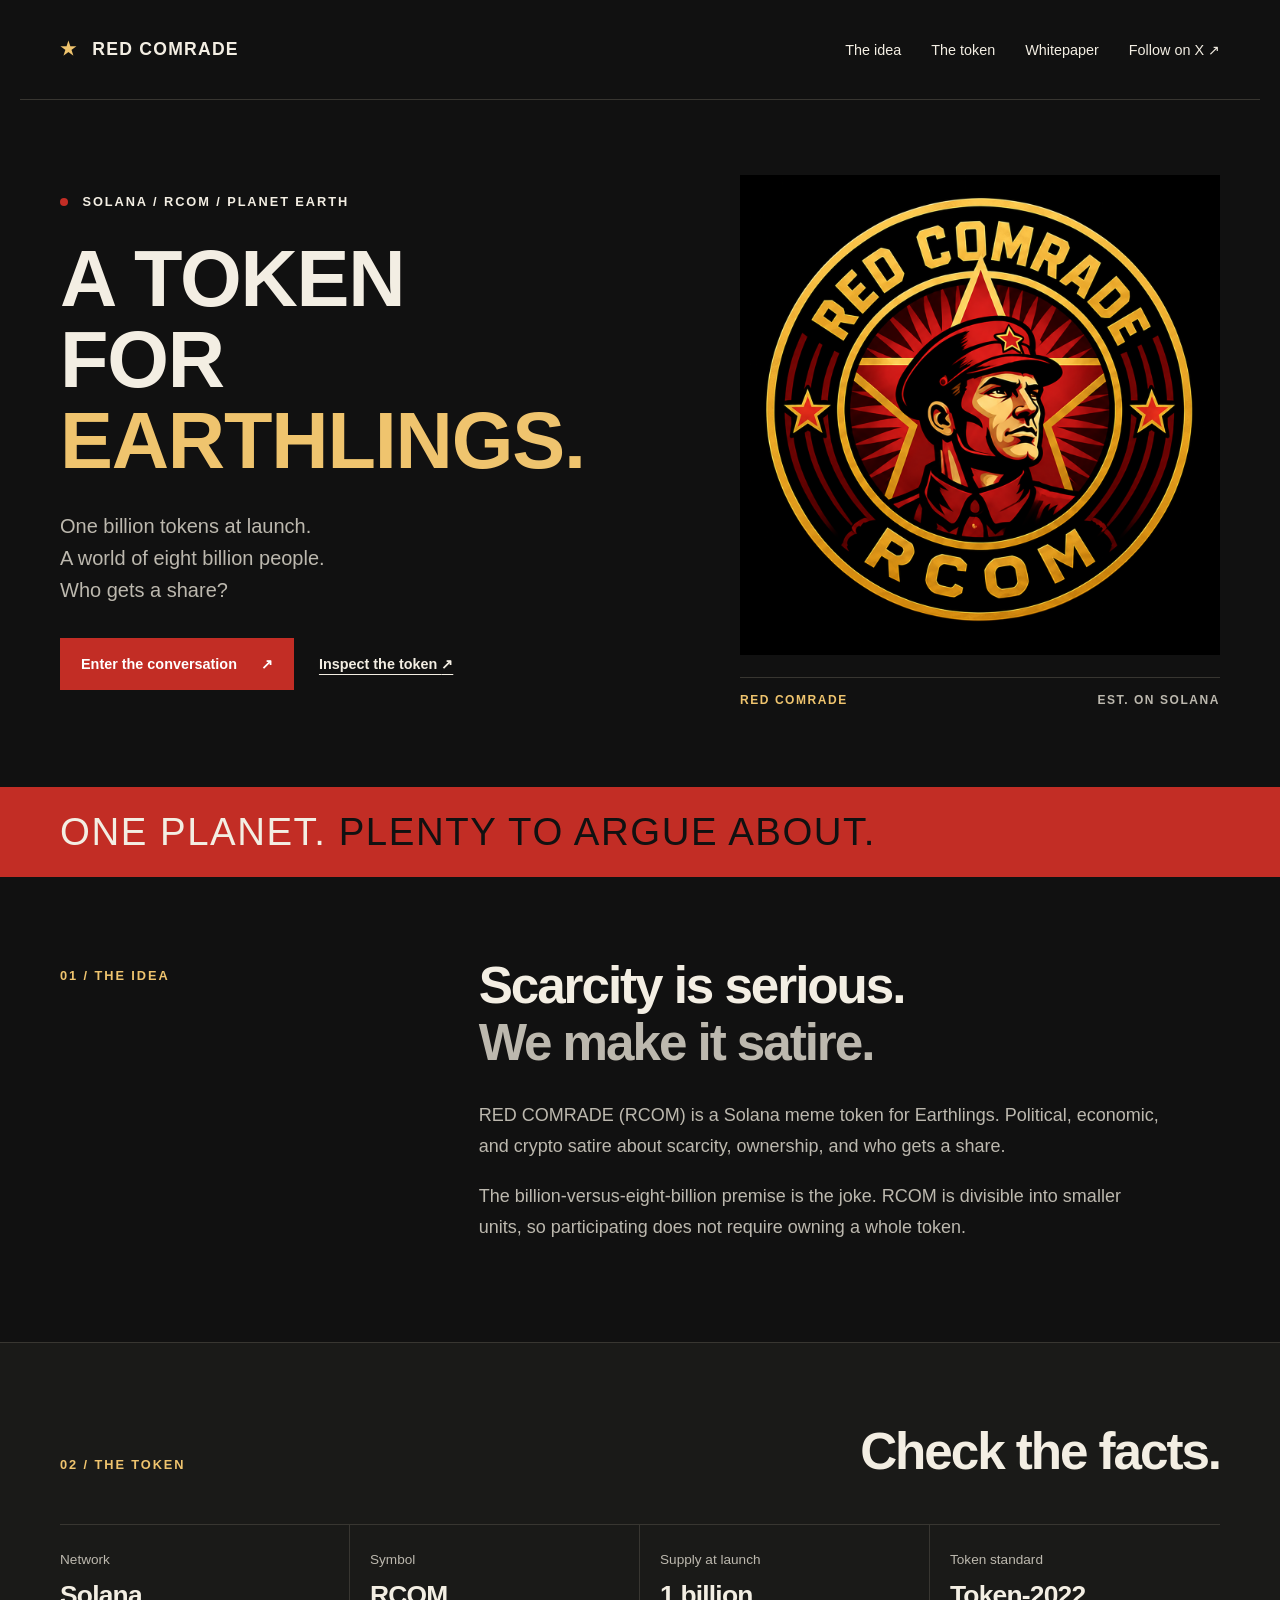
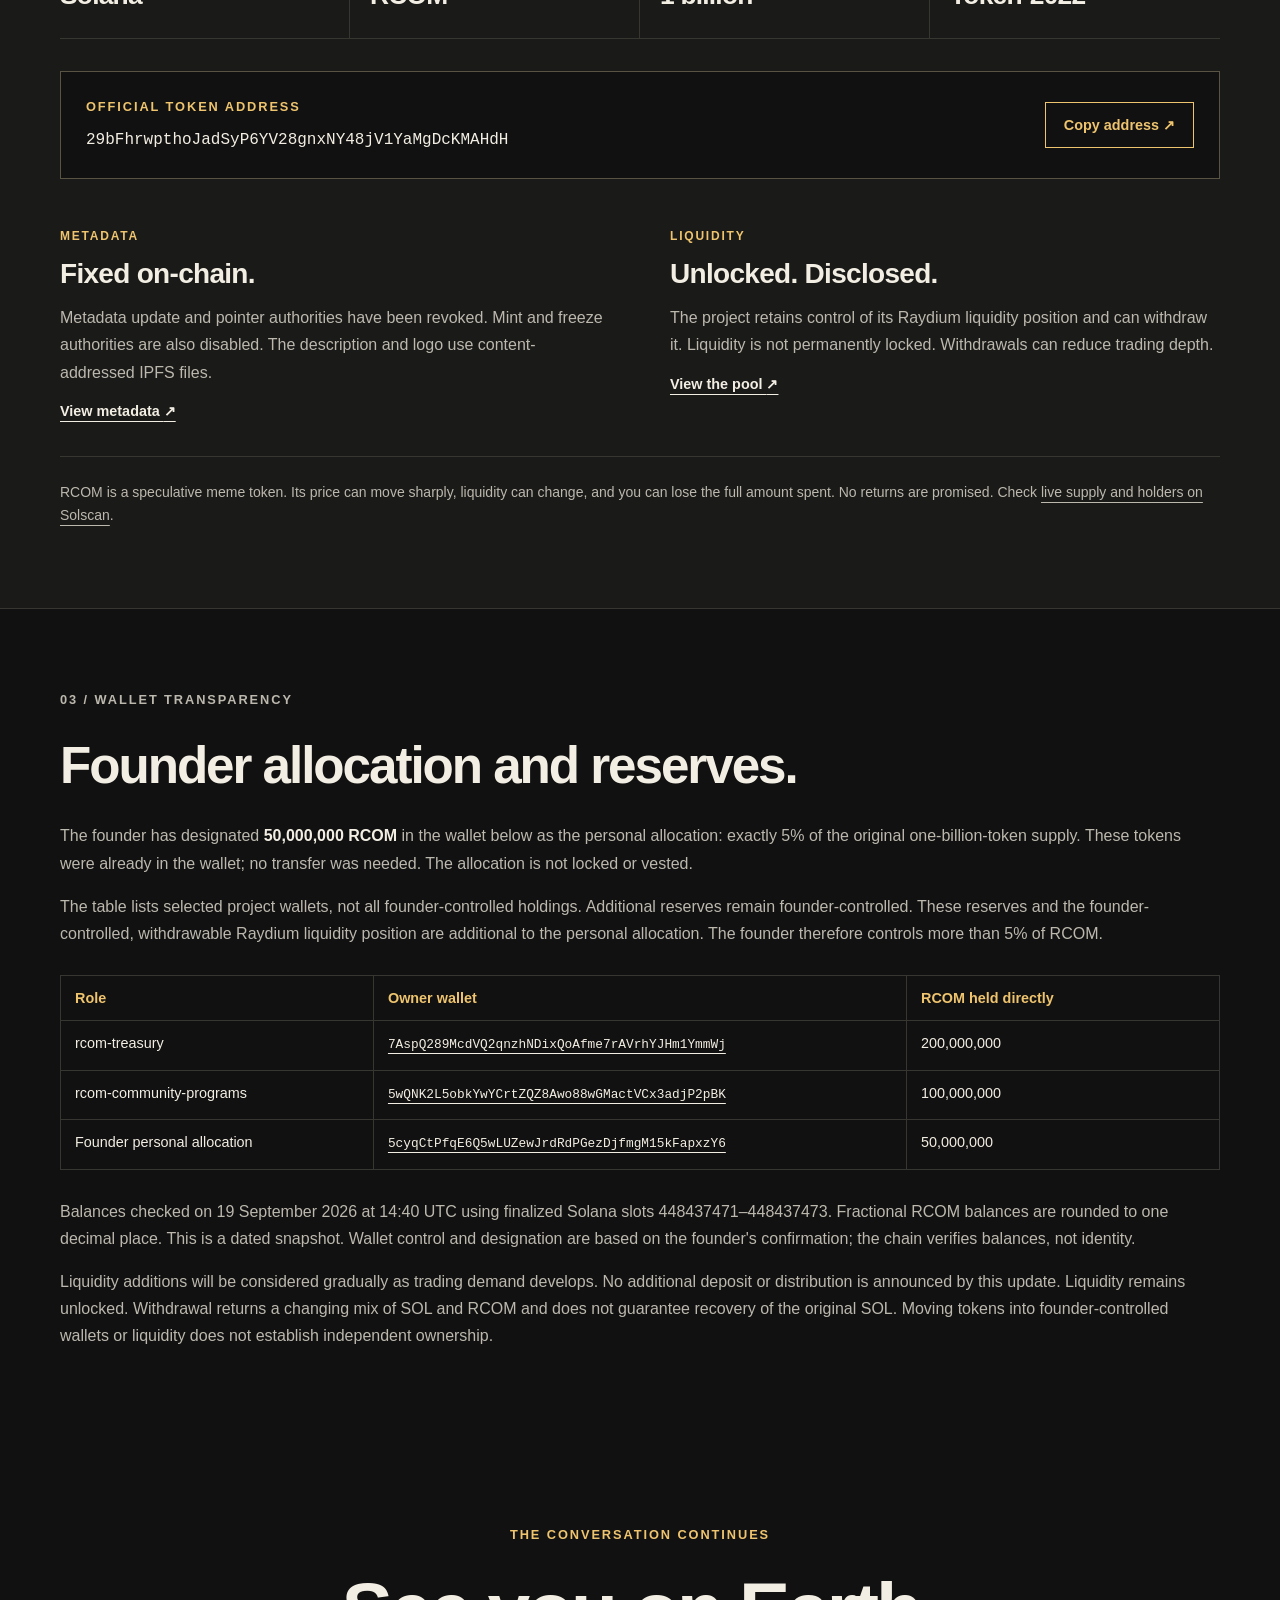
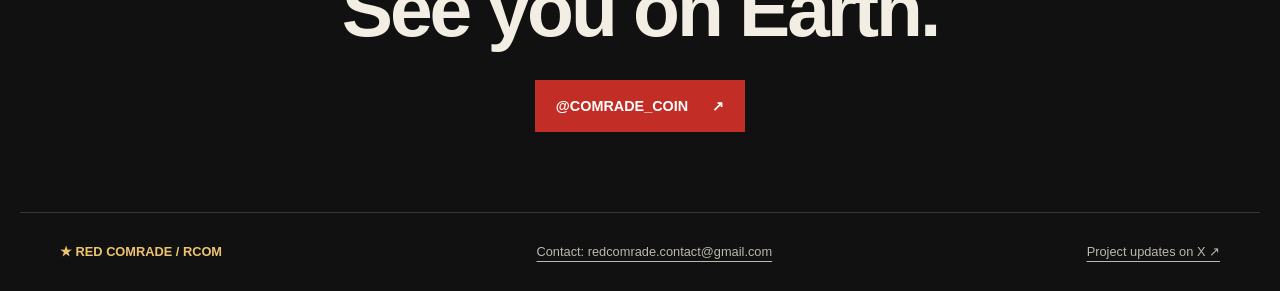
==== index.html @ 0c2e094d "Simplify public wallet disclosures" ====
<!doctype html>
<html lang="en">
<head>
  <meta charset="utf-8">
  <meta name="viewport" content="width=device-width, initial-scale=1">
  <meta name="theme-color" content="#111111">
  <meta name="description" content="RED COMRADE (RCOM): a Solana meme token for Earthlings. Political, economic, and crypto satire about scarcity, ownership, and who gets a share.">
  <title>RED COMRADE — A token for Earthlings</title>
  <link rel="icon" type="image/png" href="rcom.png">
  <link rel="stylesheet" href="styles.css">
  <script src="script.js" defer></script>
</head>
<body>
  <a class="skip" href="#main">Skip to content</a>
  <header class="header wrap">
    <a class="wordmark" href="#main" aria-label="Red Comrade home"><span aria-hidden="true">★</span> RED COMRADE</a>
    <nav aria-label="Main navigation"><a href="#the-idea">The idea</a><a href="#token">The token</a><a href="RCOM_Whitepaper_v1_2.html">Whitepaper</a><a href="https://x.com/COMRADE_COIN">Follow on X <span aria-hidden="true">↗</span></a></nav>
  </header>
  <main id="main">
    <section class="hero wrap" aria-labelledby="hero-title">
      <div class="hero-copy">
        <p class="eyebrow"><span class="dot" aria-hidden="true"></span> SOLANA / RCOM / PLANET EARTH</p>
        <h1 id="hero-title">A TOKEN<br>FOR <span>EARTHLINGS.</span></h1>
        <p class="intro">One billion tokens at launch.<br>A world of eight billion people.<br>Who gets a share?</p>
        <div class="actions"><a class="button primary" href="https://x.com/COMRADE_COIN">Enter the conversation <span aria-hidden="true">↗</span></a><a class="text-link" href="https://solscan.io/token/29bFhrwpthoJadSyP6YV28gnxNY48jV1YaMgDcKMAHdH">Inspect the token <span aria-hidden="true">↗</span></a></div>
      </div>
      <figure class="hero-art"><img src="rcom.png" width="512" height="512" alt="RED COMRADE gold coin emblem with a red-uniformed character and star"><figcaption>RED COMRADE <span>EST. ON SOLANA</span></figcaption></figure>
    </section>
    <div class="manifesto-strip"><div class="wrap">ONE PLANET. <span>PLENTY TO ARGUE ABOUT.</span></div></div>
    <section class="idea wrap section" id="the-idea" aria-labelledby="idea-title">
      <p class="eyebrow">01 / THE IDEA</p>
      <div><h2 id="idea-title">Scarcity is serious.<br><span>We make it satire.</span></h2><p>RED COMRADE (RCOM) is a Solana meme token for Earthlings. Political, economic, and crypto satire about scarcity, ownership, and who gets a share.</p><p>The billion-versus-eight-billion premise is the joke. RCOM is divisible into smaller units, so participating does not require owning a whole token.</p></div>
    </section>
    <section class="token-section" id="token" aria-labelledby="token-title"><div class="wrap section">
      <div class="section-heading"><p class="eyebrow">02 / THE TOKEN</p><h2 id="token-title">Check the facts.</h2></div>
      <dl class="facts"><div><dt>Network</dt><dd>Solana</dd></div><div><dt>Symbol</dt><dd>RCOM</dd></div><div><dt>Supply at launch</dt><dd>1 billion</dd></div><div><dt>Token standard</dt><dd>Token-2022</dd></div></dl>
      <div class="contract"><div><p class="eyebrow">OFFICIAL TOKEN ADDRESS</p><code id="mint">29bFhrwpthoJadSyP6YV28gnxNY48jV1YaMgDcKMAHdH</code></div><button id="copy" type="button">Copy address <span aria-hidden="true">↗</span></button></div><p id="copy-status" class="copy-status" role="status" aria-live="polite"></p>
      <div class="transparency">
        <article><span class="label">METADATA</span><h3>Fixed on-chain.</h3><p>Metadata update and pointer authorities have been revoked. Mint and freeze authorities are also disabled. The description and logo use content-addressed IPFS files.</p><a href="https://solscan.io/token/29bFhrwpthoJadSyP6YV28gnxNY48jV1YaMgDcKMAHdH#metadata">View metadata <span aria-hidden="true">↗</span></a></article>
        <article><span class="label">LIQUIDITY</span><h3>Unlocked. Disclosed.</h3><p>The project retains control of its Raydium liquidity position and can withdraw it. Liquidity is not permanently locked. Withdrawals can reduce trading depth.</p><a href="https://solscan.io/account/7u9FtuyFCvZGZwcf8vFn8B1rCGfC2nbTqhdNB2GqDHBT">View the pool <span aria-hidden="true">↗</span></a></article>
      </div>
      <p class="risk">RCOM is a speculative meme token. Its price can move sharply, liquidity can change, and you can lose the full amount spent. No returns are promised. Check <a href="https://solscan.io/token/29bFhrwpthoJadSyP6YV28gnxNY48jV1YaMgDcKMAHdH#holders">live supply and holders on Solscan</a>.</p>
    </div></section>
<section class="wrap section allocation" id="allocations" aria-labelledby="allocation-title"><p class="eyebrow">03 / WALLET TRANSPARENCY</p><h2 id="allocation-title">Founder allocation and reserves.</h2><p>The founder has designated <strong>50,000,000 RCOM</strong> in the wallet below as the personal allocation: exactly 5% of the original one-billion-token supply. These tokens were already in the wallet; no transfer was needed. The allocation is not locked or vested.</p>
<p>The table lists selected project wallets, not all founder-controlled holdings. Additional reserves remain founder-controlled. These reserves and the founder-controlled, withdrawable Raydium liquidity position are additional to the personal allocation. The founder therefore controls more than 5% of RCOM.</p>
<div class="allocation-table"><table><thead><tr><th scope="col">Role</th><th scope="col">Owner wallet</th><th scope="col">RCOM held directly</th></tr></thead><tbody><tr><td>rcom-treasury</td><td><a href="https://solscan.io/account/7AspQ289McdVQ2qnzhNDixQoAfme7rAVrhYJHm1YmmWj"><code>7AspQ289McdVQ2qnzhNDixQoAfme7rAVrhYJHm1YmmWj</code></a></td><td>200,000,000</td></tr>
<tr><td>rcom-community-programs</td><td><a href="https://solscan.io/account/5wQNK2L5obkYwYCrtZQZ8Awo88wGMactVCx3adjP2pBK"><code>5wQNK2L5obkYwYCrtZQZ8Awo88wGMactVCx3adjP2pBK</code></a></td><td>100,000,000</td></tr>
<tr><td>Founder personal allocation</td><td><a href="https://solscan.io/account/5cyqCtPfqE6Q5wLUZewJrdRdPGezDjfmgM15kFapxzY6"><code>5cyqCtPfqE6Q5wLUZewJrdRdPGezDjfmgM15kFapxzY6</code></a></td><td>50,000,000</td></tr></tbody></table></div>
<p>Balances checked on 19 September 2026 at 14:40 UTC using finalized Solana slots 448437471–448437473. Fractional RCOM balances are rounded to one decimal place. This is a dated snapshot. Wallet control and designation are based on the founder's confirmation; the chain verifies balances, not identity.</p>
<p>Liquidity additions will be considered gradually as trading demand develops. No additional deposit or distribution is announced by this update. Liquidity remains unlocked. Withdrawal returns a changing mix of SOL and RCOM and does not guarantee recovery of the original SOL. Moving tokens into founder-controlled wallets or liquidity does not establish independent ownership.</p></section>
    <section class="closing wrap"><p class="eyebrow">THE CONVERSATION CONTINUES</p><h2>See you on Earth.</h2><a class="button primary" href="https://x.com/COMRADE_COIN">@COMRADE_COIN <span aria-hidden="true">↗</span></a></section>
  </main>
  <footer class="wrap footer"><span>★ RED COMRADE / RCOM</span><a href="mailto:redcomrade.contact@gmail.com">Contact: redcomrade.contact@gmail.com</a><a href="https://x.com/COMRADE_COIN">Project updates on X ↗</a></footer>
</body>
</html>
---- styles.css ----
:root{color-scheme:dark;--bg:#111;--paper:#f3eee3;--gold:#efc46e;--red:#c22d25;--muted:#bcb8ae;--line:#383631;font-family:Arial,Helvetica,sans-serif;font-size:16px;background:var(--bg);color:var(--paper)}*{box-sizing:border-box}html{scroll-behavior:smooth;scroll-padding-top:2rem}body{margin:0}a{color:inherit;text-underline-offset:5px}button,a{-webkit-tap-highlight-color:transparent}a:focus-visible,button:focus-visible{outline:3px solid var(--gold);outline-offset:6px}.wrap{max-width:1240px;margin:auto;padding-left:40px;padding-right:40px}.header{display:flex;align-items:center;justify-content:space-between;min-height:100px;border-bottom:1px solid var(--line);gap:24px}.wordmark{text-decoration:none;font-weight:900;letter-spacing:.07em;font-size:1.1rem}.wordmark span{color:var(--gold);margin-right:9px}.header nav{display:flex;gap:30px;font-size:.9rem}.header nav a{text-decoration:none}.header nav a:hover,.text-link:hover{color:var(--gold)}.hero{display:grid;grid-template-columns:1.15fr 1fr;gap:32px;align-items:center;padding-top:75px;padding-bottom:80px}.eyebrow{font-size:.8rem;letter-spacing:.15em;font-weight:700;line-height:1.6;margin:0 0 26px}.dot{display:inline-block;width:8px;height:8px;border-radius:50%;background:var(--red);margin-right:9px}h1,h2,h3,p,figure{margin-top:0}h1{font-family:Impact,'Arial Narrow',sans-serif;font-weight:900;font-size:clamp(3rem,6.2vw,5.5rem);letter-spacing:-.015em;line-height:1.02;margin-bottom:28px}h1 span{color:var(--gold)}.intro{font-size:1.25rem;line-height:1.6;color:var(--muted);margin-bottom:32px}.actions{display:flex;align-items:center;gap:25px;flex-wrap:wrap}.button{display:inline-flex;justify-content:space-between;align-items:center;gap:24px;text-decoration:none;padding:17px 20px;font-weight:700;font-size:.9rem;border:1px solid transparent}.primary{background:var(--red);color:white}.primary:hover{background:#a7231c}.text-link{font-size:.9rem;font-weight:700}.hero-art{margin:0;width:100%;max-width:480px;justify-self:end}.hero-art img{width:100%;height:auto;display:block}.hero-art figcaption{display:flex;justify-content:space-between;border-top:1px solid var(--line);margin-top:22px;padding-top:15px;font-size:.75rem;font-weight:700;letter-spacing:.13em;color:var(--gold)}.hero-art figcaption span{color:var(--muted)}.manifesto-strip{background:var(--red);padding:23px 0;font-family:Impact,'Arial Narrow',sans-serif;font-size:clamp(1.45rem,3vw,2.6rem);letter-spacing:.04em}.manifesto-strip span{color:#111}.section{padding-top:80px;padding-bottom:80px}.idea{display:grid;grid-template-columns:1fr 2fr;gap:48px}.idea>.eyebrow{color:var(--gold);padding-top:9px}h2{font-size:clamp(2rem,4vw,3.4rem);letter-spacing:-.04em;line-height:1.12;margin-bottom:28px}h2 span{color:var(--muted)}.idea p:not(.eyebrow){font-size:1.125rem;line-height:1.75;max-width:690px;color:var(--muted)}.token-section{background:#1a1a18;border-top:1px solid var(--line);border-bottom:1px solid var(--line)}.section-heading{display:flex;justify-content:space-between;gap:30px;align-items:baseline}.section-heading .eyebrow{color:var(--gold)}.facts{display:grid;grid-template-columns:repeat(4,1fr);border-top:1px solid var(--line);border-bottom:1px solid var(--line);margin:16px 0 32px}.facts>div{padding:27px 20px;border-right:1px solid var(--line)}.facts>div:first-child{padding-left:0}.facts>div:last-child{border-right:0}dt{font-size:.85rem;color:var(--muted);margin-bottom:13px}dd{margin:0;font-size:1.65rem;font-weight:700;letter-spacing:-.03em}.contract{display:flex;justify-content:space-between;align-items:center;gap:24px;border:1px solid #595344;padding:25px;background:#111}.contract .eyebrow{margin-bottom:10px;color:var(--gold)}code{font-size:1rem;overflow-wrap:anywhere;line-height:1.6}.contract>div{min-width:0}button{border:1px solid var(--gold);background:transparent;color:var(--gold);font:700 .9rem Arial,sans-serif;padding:14px 18px;cursor:pointer;white-space:nowrap}button:hover{background:var(--gold);color:#111}.copy-status{font-size:.85rem;min-height:1.4em;margin:8px 0 20px;color:var(--gold)}.transparency{display:grid;grid-template-columns:1fr 1fr;gap:60px;margin-top:20px}.label{font-size:.75rem;letter-spacing:.15em;color:var(--gold);font-weight:700}h3{font-size:1.75rem;letter-spacing:-.025em;margin:14px 0}.transparency p{color:var(--muted);line-height:1.7}.transparency a{font-size:.9rem;font-weight:700}.risk{border-top:1px solid var(--line);margin:36px 0 0;padding-top:24px;color:var(--muted);font-size:.875rem;line-height:1.7;max-width:100%}.closing{text-align:center;padding-top:80px;padding-bottom:80px}.closing .eyebrow{color:var(--gold);margin-bottom:20px}.closing h2{font-size:clamp(2.5rem,6vw,5rem)}.footer{border-top:1px solid var(--line);display:flex;gap:24px;justify-content:space-between;padding-top:28px;padding-bottom:28px;color:var(--muted);font-size:.8rem;line-height:1.7}.footer>span:first-child{color:var(--gold);font-weight:700}.skip{position:absolute;left:16px;top:-100px;background:var(--gold);color:#111;padding:12px;z-index:10}.skip:focus{top:12px}@media(max-width:900px){.hero{gap:24px;grid-template-columns:1fr 1fr}.wrap{padding-left:24px;padding-right:24px}.hero h1{font-size:clamp(2.8rem,6.8vw,4.8rem)}.actions{gap:20px}.idea{grid-template-columns:1fr;gap:0}.section-heading{display:block}.footer{flex-wrap:wrap}.transparency{gap:30px}}@media(max-width:620px){.header{align-items:flex-start;flex-direction:column;padding-top:24px;padding-bottom:24px;gap:20px}.header nav{gap:24px;flex-wrap:wrap}.hero{grid-template-columns:1fr;padding-top:40px;padding-bottom:40px}.hero h1{font-size:clamp(2.6rem,11vw,4.5rem)}.hero-art{max-width:340px;justify-self:center;margin-top:16px}.hero-art figcaption{font-size:.75rem}.section{padding-top:48px;padding-bottom:48px}.facts{grid-template-columns:1fr 1fr}.facts>div{padding:24px 16px}.facts>div:first-child{padding-left:16px}.facts>div:nth-child(2){border-right:0}.facts>div:nth-child(-n+2){border-bottom:1px solid var(--line)}dd{font-size:1.4rem}.contract{align-items:stretch;flex-direction:column;padding:20px}.contract button{align-self:flex-start}.transparency{grid-template-columns:1fr;gap:35px}.closing{padding-top:48px;padding-bottom:48px}.manifesto-strip span{display:block}.footer{flex-direction:column;gap:8px}}@media(prefers-reduced-motion:reduce){html{scroll-behavior:auto}}
.allocation p{line-height:1.7;color:var(--muted)}.allocation strong{color:var(--paper)}.allocation-table table{width:100%;table-layout:fixed;border-collapse:collapse;margin:28px 0;font-size:.9rem}.allocation-table th,.allocation-table td{border:1px solid var(--line);padding:14px;text-align:left;vertical-align:top;overflow-wrap:anywhere}.allocation-table th{color:var(--gold)}.allocation-table code{font-size:.8rem}.allocation-table th:nth-child(2){width:46%}@media(max-width:620px){.allocation-table th,.allocation-table td{padding:7px;font-size:.75rem}.allocation-table code{font-size:.7rem}}
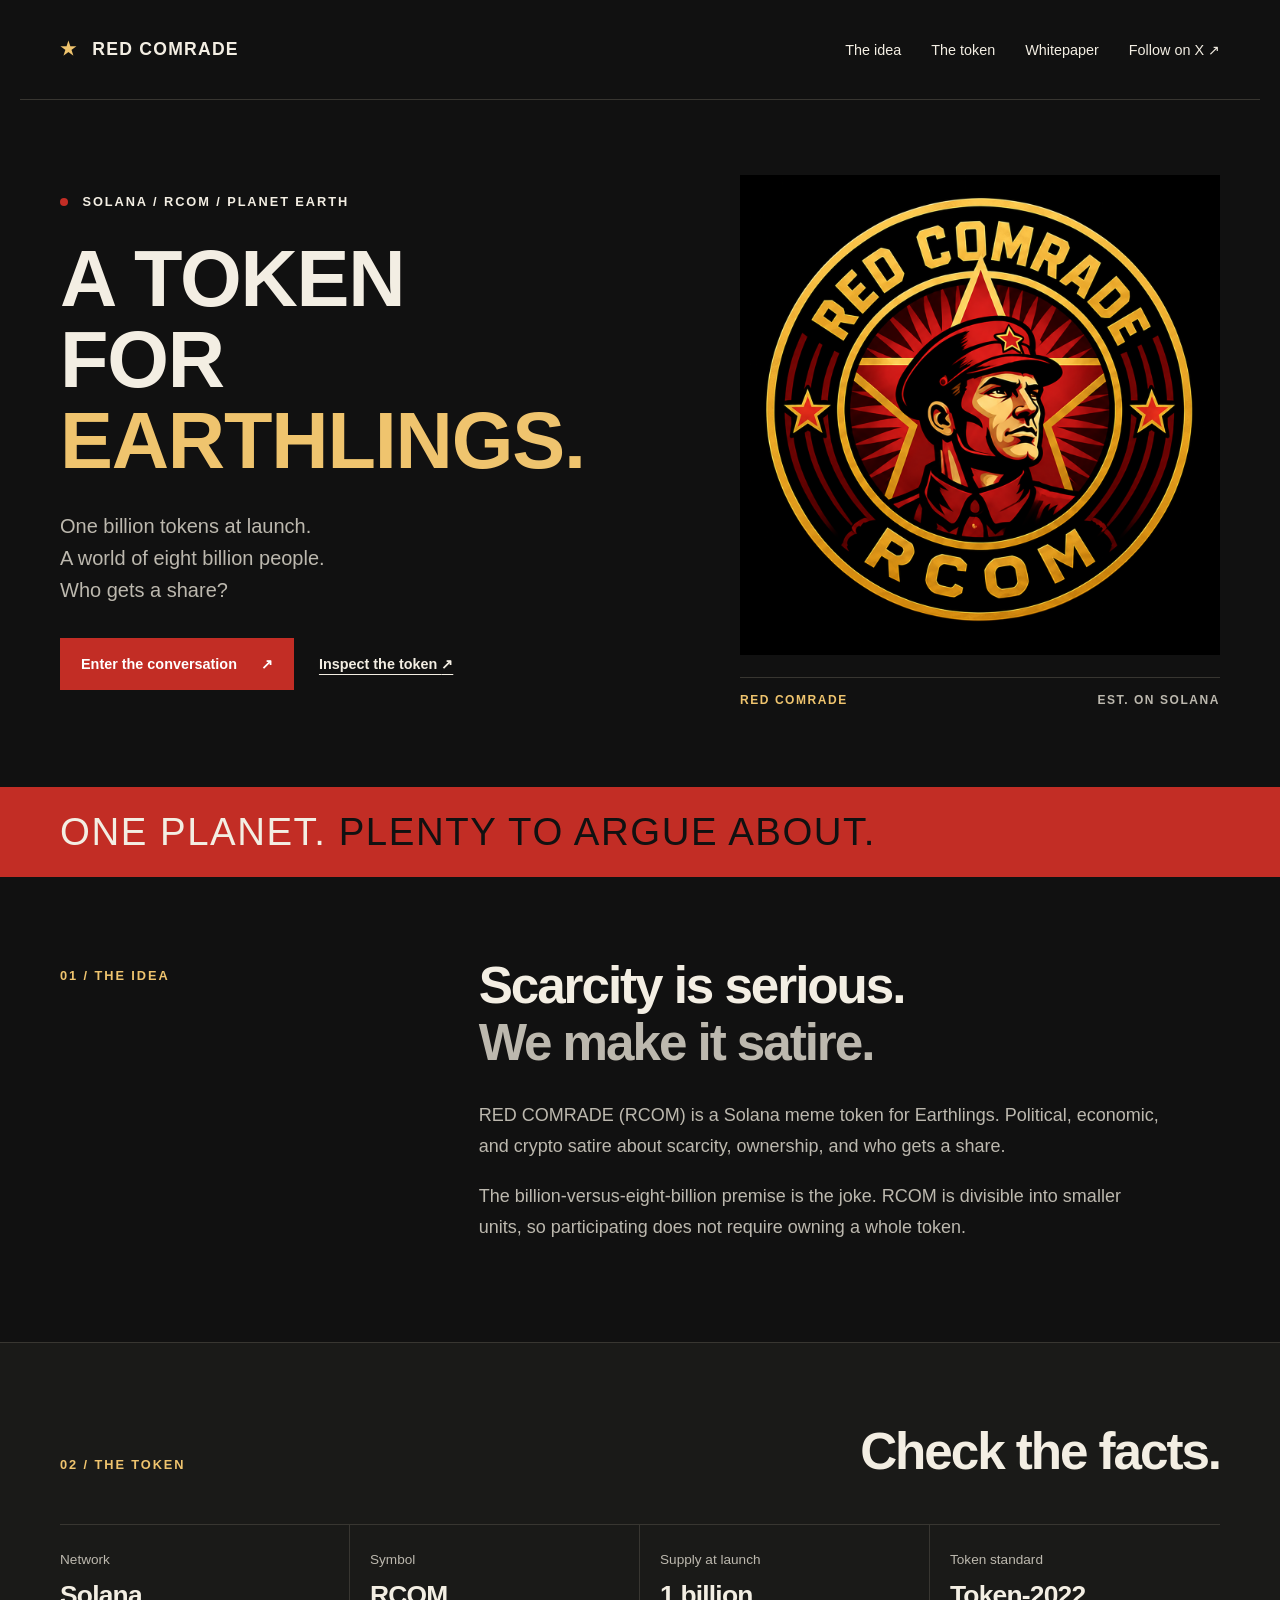
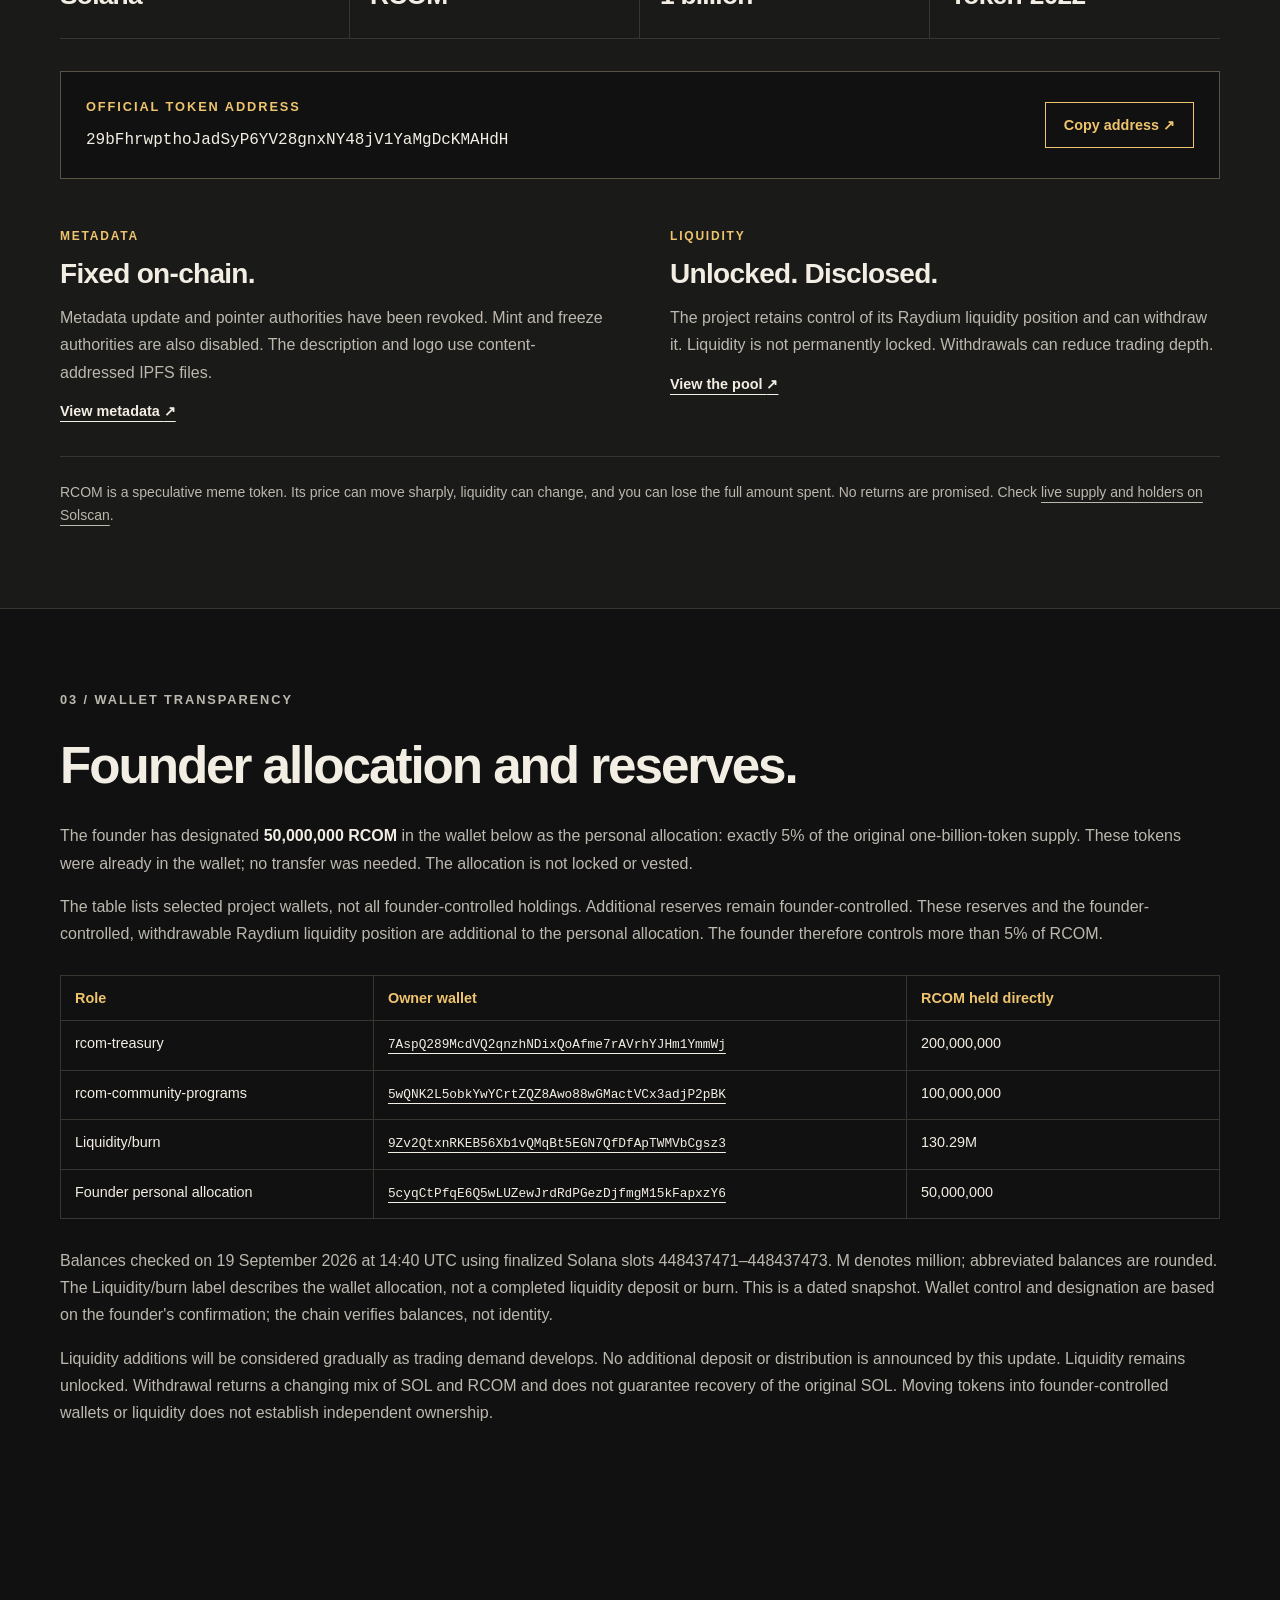
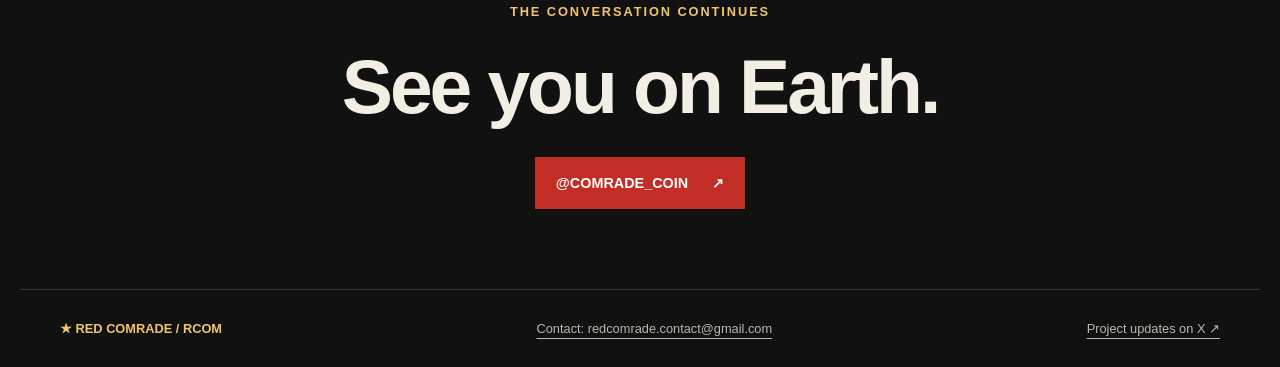
==== commit d9a868f6: "Add liquidity/burn wallet allocation" ====
--- a/index.html
+++ b/index.html
@@ -45,8 +45,9 @@
 <p>The table lists selected project wallets, not all founder-controlled holdings. Additional reserves remain founder-controlled. These reserves and the founder-controlled, withdrawable Raydium liquidity position are additional to the personal allocation. The founder therefore controls more than 5% of RCOM.</p>
 <div class="allocation-table"><table><thead><tr><th scope="col">Role</th><th scope="col">Owner wallet</th><th scope="col">RCOM held directly</th></tr></thead><tbody><tr><td>rcom-treasury</td><td><a href="https://solscan.io/account/7AspQ289McdVQ2qnzhNDixQoAfme7rAVrhYJHm1YmmWj"><code>7AspQ289McdVQ2qnzhNDixQoAfme7rAVrhYJHm1YmmWj</code></a></td><td>200,000,000</td></tr>
 <tr><td>rcom-community-programs</td><td><a href="https://solscan.io/account/5wQNK2L5obkYwYCrtZQZ8Awo88wGMactVCx3adjP2pBK"><code>5wQNK2L5obkYwYCrtZQZ8Awo88wGMactVCx3adjP2pBK</code></a></td><td>100,000,000</td></tr>
+<tr><td>Liquidity/burn</td><td><a href="https://solscan.io/account/9Zv2QtxnRKEB56Xb1vQMqBt5EGN7QfDfApTWMVbCgsz3"><code>9Zv2QtxnRKEB56Xb1vQMqBt5EGN7QfDfApTWMVbCgsz3</code></a></td><td>130.29M</td></tr>
 <tr><td>Founder personal allocation</td><td><a href="https://solscan.io/account/5cyqCtPfqE6Q5wLUZewJrdRdPGezDjfmgM15kFapxzY6"><code>5cyqCtPfqE6Q5wLUZewJrdRdPGezDjfmgM15kFapxzY6</code></a></td><td>50,000,000</td></tr></tbody></table></div>
-<p>Balances checked on 19 September 2026 at 14:40 UTC using finalized Solana slots 448437471–448437473. Fractional RCOM balances are rounded to one decimal place. This is a dated snapshot. Wallet control and designation are based on the founder's confirmation; the chain verifies balances, not identity.</p>
+<p>Balances checked on 19 September 2026 at 14:40 UTC using finalized Solana slots 448437471–448437473. M denotes million; abbreviated balances are rounded. The Liquidity/burn label describes the wallet allocation, not a completed liquidity deposit or burn. This is a dated snapshot. Wallet control and designation are based on the founder's confirmation; the chain verifies balances, not identity.</p>
 <p>Liquidity additions will be considered gradually as trading demand develops. No additional deposit or distribution is announced by this update. Liquidity remains unlocked. Withdrawal returns a changing mix of SOL and RCOM and does not guarantee recovery of the original SOL. Moving tokens into founder-controlled wallets or liquidity does not establish independent ownership.</p></section>
     <section class="closing wrap"><p class="eyebrow">THE CONVERSATION CONTINUES</p><h2>See you on Earth.</h2><a class="button primary" href="https://x.com/COMRADE_COIN">@COMRADE_COIN <span aria-hidden="true">↗</span></a></section>
   </main>
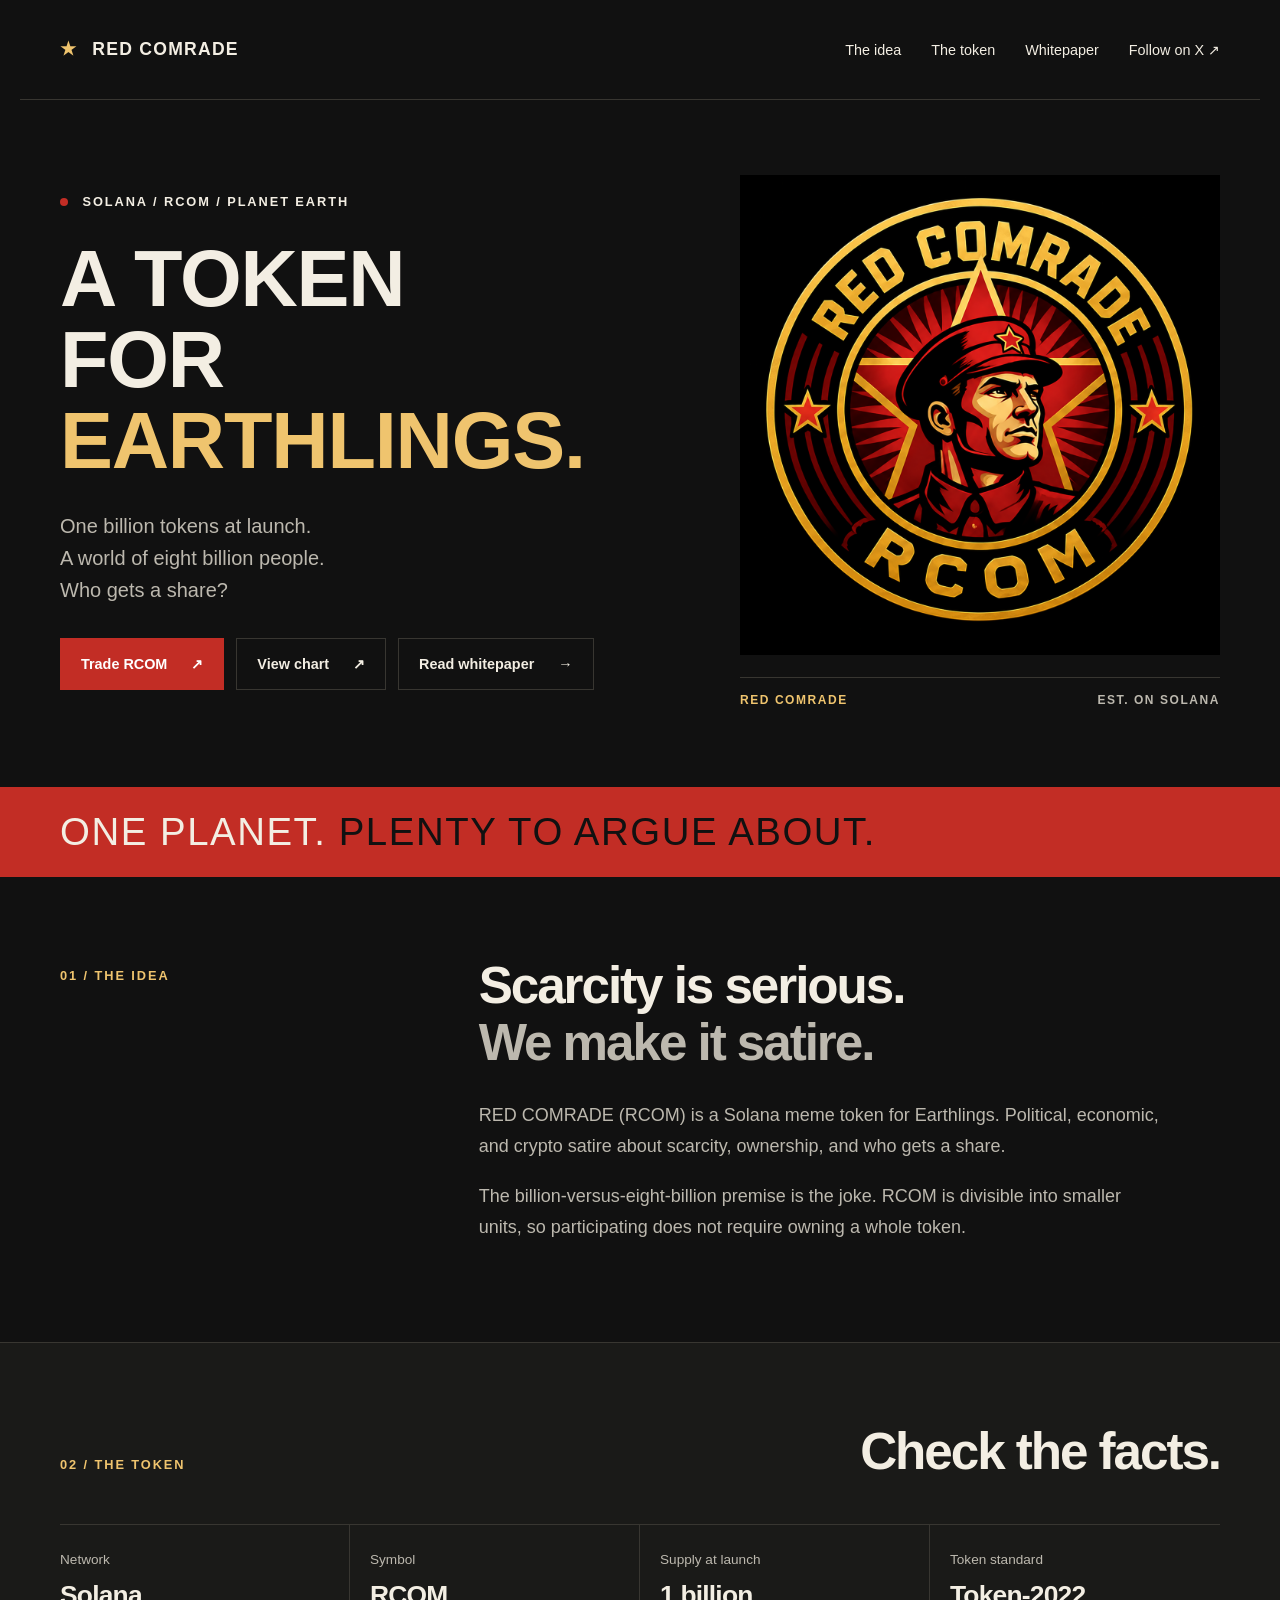
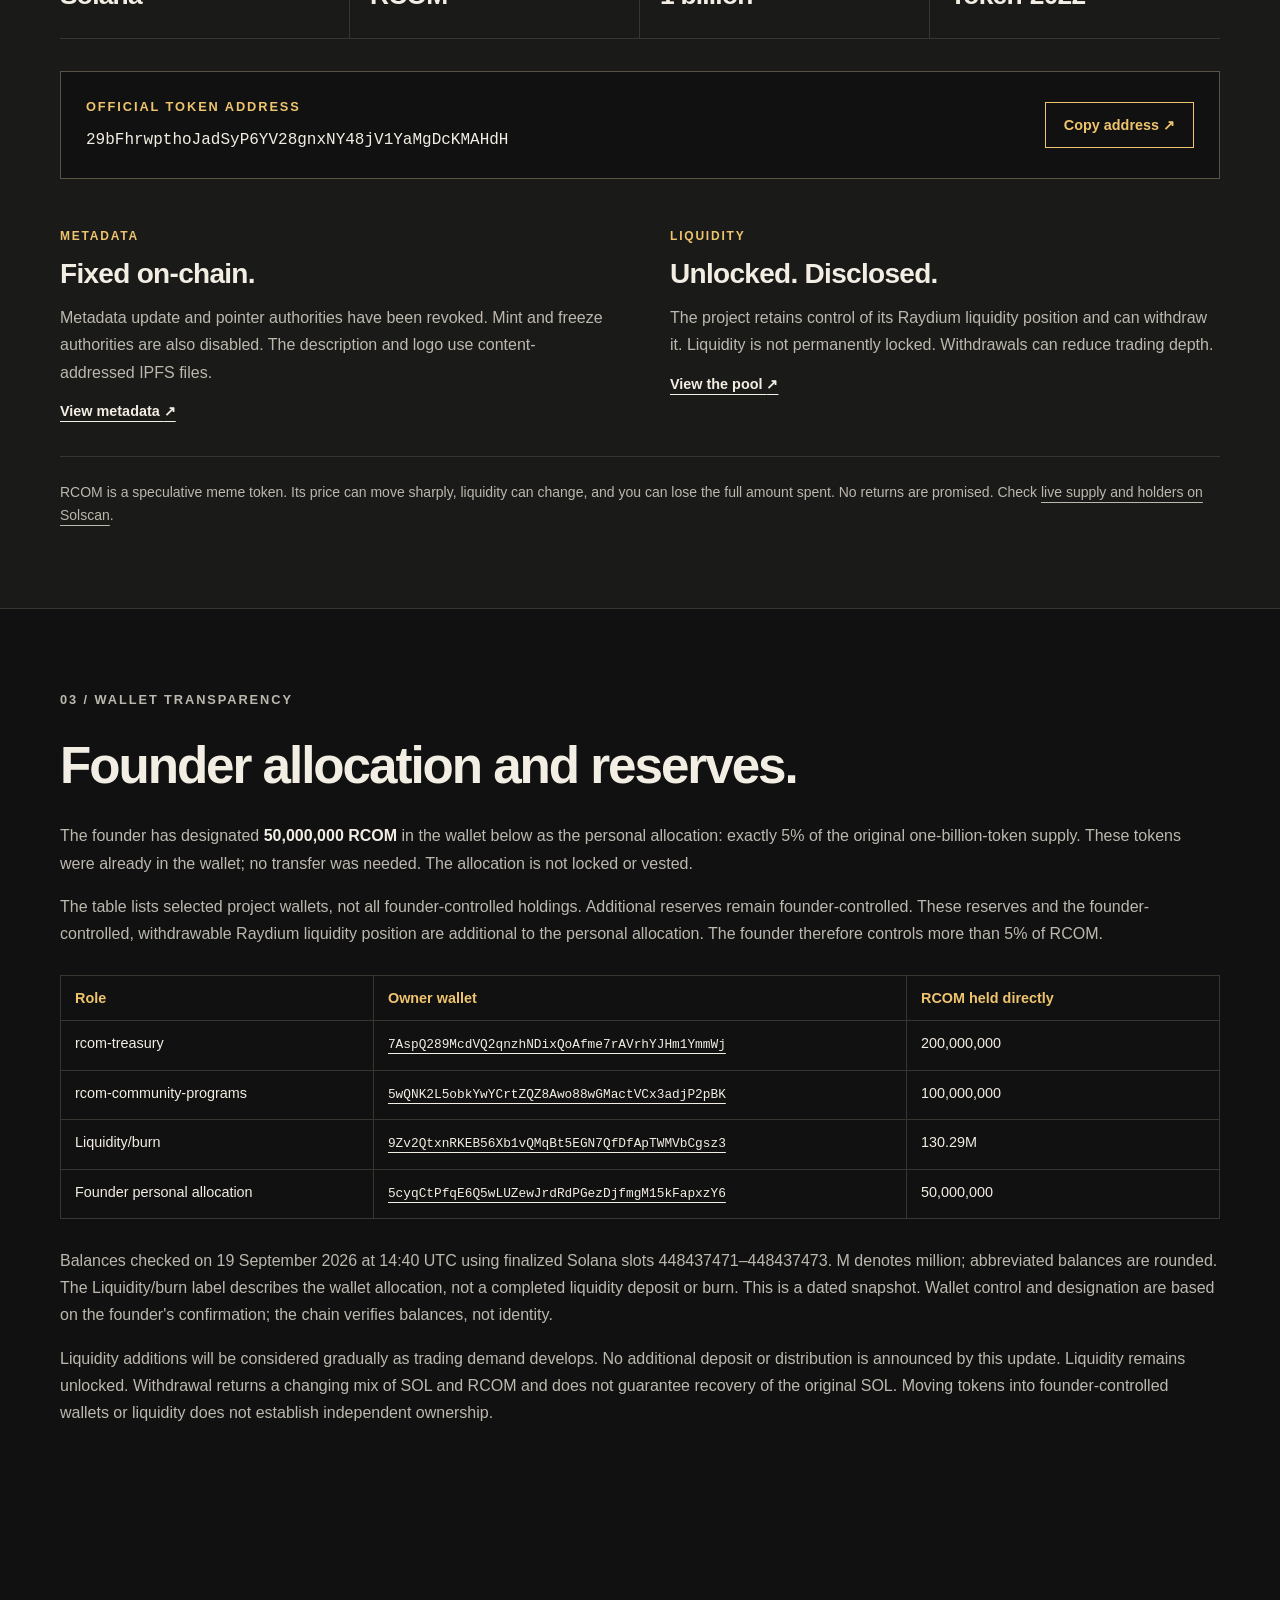
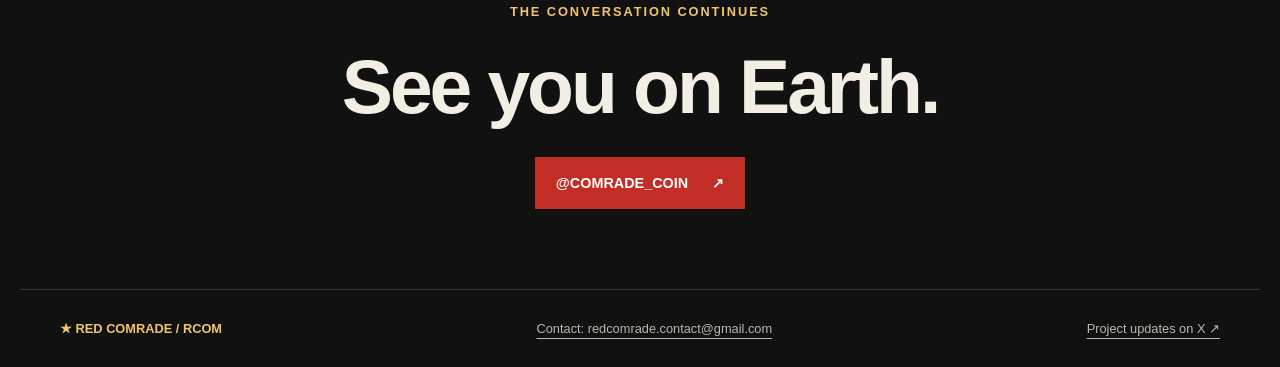
==== commit 90955dd9: "Add trading, chart, and whitepaper buttons to homepage" ====
--- a/index.html
+++ b/index.html
@@ -22,7 +22,7 @@
         <p class="eyebrow"><span class="dot" aria-hidden="true"></span> SOLANA / RCOM / PLANET EARTH</p>
         <h1 id="hero-title">A TOKEN<br>FOR <span>EARTHLINGS.</span></h1>
         <p class="intro">One billion tokens at launch.<br>A world of eight billion people.<br>Who gets a share?</p>
-        <div class="actions"><a class="button primary" href="https://x.com/COMRADE_COIN">Enter the conversation <span aria-hidden="true">↗</span></a><a class="text-link" href="https://solscan.io/token/29bFhrwpthoJadSyP6YV28gnxNY48jV1YaMgDcKMAHdH">Inspect the token <span aria-hidden="true">↗</span></a></div>
+        <div class="actions"><a class="button primary" href="https://raydium.io/swap/?inputMint=sol&amp;outputMint=29bFhrwpthoJadSyP6YV28gnxNY48jV1YaMgDcKMAHdH">Trade RCOM <span aria-hidden="true">↗</span></a><a class="button secondary" href="https://dexscreener.com/solana/7u9FtuyFCvZGZwcf8vFn8B1rCGfC2nbTqhdNB2GqDHBT">View chart <span aria-hidden="true">↗</span></a><a class="button secondary" href="RCOM_Whitepaper_v1_2.html">Read whitepaper <span aria-hidden="true">→</span></a></div>
       </div>
       <figure class="hero-art"><img src="rcom.png" width="512" height="512" alt="RED COMRADE gold coin emblem with a red-uniformed character and star"><figcaption>RED COMRADE <span>EST. ON SOLANA</span></figcaption></figure>
     </section>
--- a/styles.css
+++ b/styles.css
@@ -1,2 +1,3 @@
 :root{color-scheme:dark;--bg:#111;--paper:#f3eee3;--gold:#efc46e;--red:#c22d25;--muted:#bcb8ae;--line:#383631;font-family:Arial,Helvetica,sans-serif;font-size:16px;background:var(--bg);color:var(--paper)}*{box-sizing:border-box}html{scroll-behavior:smooth;scroll-padding-top:2rem}body{margin:0}a{color:inherit;text-underline-offset:5px}button,a{-webkit-tap-highlight-color:transparent}a:focus-visible,button:focus-visible{outline:3px solid var(--gold);outline-offset:6px}.wrap{max-width:1240px;margin:auto;padding-left:40px;padding-right:40px}.header{display:flex;align-items:center;justify-content:space-between;min-height:100px;border-bottom:1px solid var(--line);gap:24px}.wordmark{text-decoration:none;font-weight:900;letter-spacing:.07em;font-size:1.1rem}.wordmark span{color:var(--gold);margin-right:9px}.header nav{display:flex;gap:30px;font-size:.9rem}.header nav a{text-decoration:none}.header nav a:hover,.text-link:hover{color:var(--gold)}.hero{display:grid;grid-template-columns:1.15fr 1fr;gap:32px;align-items:center;padding-top:75px;padding-bottom:80px}.eyebrow{font-size:.8rem;letter-spacing:.15em;font-weight:700;line-height:1.6;margin:0 0 26px}.dot{display:inline-block;width:8px;height:8px;border-radius:50%;background:var(--red);margin-right:9px}h1,h2,h3,p,figure{margin-top:0}h1{font-family:Impact,'Arial Narrow',sans-serif;font-weight:900;font-size:clamp(3rem,6.2vw,5.5rem);letter-spacing:-.015em;line-height:1.02;margin-bottom:28px}h1 span{color:var(--gold)}.intro{font-size:1.25rem;line-height:1.6;color:var(--muted);margin-bottom:32px}.actions{display:flex;align-items:center;gap:25px;flex-wrap:wrap}.button{display:inline-flex;justify-content:space-between;align-items:center;gap:24px;text-decoration:none;padding:17px 20px;font-weight:700;font-size:.9rem;border:1px solid transparent}.primary{background:var(--red);color:white}.primary:hover{background:#a7231c}.text-link{font-size:.9rem;font-weight:700}.hero-art{margin:0;width:100%;max-width:480px;justify-self:end}.hero-art img{width:100%;height:auto;display:block}.hero-art figcaption{display:flex;justify-content:space-between;border-top:1px solid var(--line);margin-top:22px;padding-top:15px;font-size:.75rem;font-weight:700;letter-spacing:.13em;color:var(--gold)}.hero-art figcaption span{color:var(--muted)}.manifesto-strip{background:var(--red);padding:23px 0;font-family:Impact,'Arial Narrow',sans-serif;font-size:clamp(1.45rem,3vw,2.6rem);letter-spacing:.04em}.manifesto-strip span{color:#111}.section{padding-top:80px;padding-bottom:80px}.idea{display:grid;grid-template-columns:1fr 2fr;gap:48px}.idea>.eyebrow{color:var(--gold);padding-top:9px}h2{font-size:clamp(2rem,4vw,3.4rem);letter-spacing:-.04em;line-height:1.12;margin-bottom:28px}h2 span{color:var(--muted)}.idea p:not(.eyebrow){font-size:1.125rem;line-height:1.75;max-width:690px;color:var(--muted)}.token-section{background:#1a1a18;border-top:1px solid var(--line);border-bottom:1px solid var(--line)}.section-heading{display:flex;justify-content:space-between;gap:30px;align-items:baseline}.section-heading .eyebrow{color:var(--gold)}.facts{display:grid;grid-template-columns:repeat(4,1fr);border-top:1px solid var(--line);border-bottom:1px solid var(--line);margin:16px 0 32px}.facts>div{padding:27px 20px;border-right:1px solid var(--line)}.facts>div:first-child{padding-left:0}.facts>div:last-child{border-right:0}dt{font-size:.85rem;color:var(--muted);margin-bottom:13px}dd{margin:0;font-size:1.65rem;font-weight:700;letter-spacing:-.03em}.contract{display:flex;justify-content:space-between;align-items:center;gap:24px;border:1px solid #595344;padding:25px;background:#111}.contract .eyebrow{margin-bottom:10px;color:var(--gold)}code{font-size:1rem;overflow-wrap:anywhere;line-height:1.6}.contract>div{min-width:0}button{border:1px solid var(--gold);background:transparent;color:var(--gold);font:700 .9rem Arial,sans-serif;padding:14px 18px;cursor:pointer;white-space:nowrap}button:hover{background:var(--gold);color:#111}.copy-status{font-size:.85rem;min-height:1.4em;margin:8px 0 20px;color:var(--gold)}.transparency{display:grid;grid-template-columns:1fr 1fr;gap:60px;margin-top:20px}.label{font-size:.75rem;letter-spacing:.15em;color:var(--gold);font-weight:700}h3{font-size:1.75rem;letter-spacing:-.025em;margin:14px 0}.transparency p{color:var(--muted);line-height:1.7}.transparency a{font-size:.9rem;font-weight:700}.risk{border-top:1px solid var(--line);margin:36px 0 0;padding-top:24px;color:var(--muted);font-size:.875rem;line-height:1.7;max-width:100%}.closing{text-align:center;padding-top:80px;padding-bottom:80px}.closing .eyebrow{color:var(--gold);margin-bottom:20px}.closing h2{font-size:clamp(2.5rem,6vw,5rem)}.footer{border-top:1px solid var(--line);display:flex;gap:24px;justify-content:space-between;padding-top:28px;padding-bottom:28px;color:var(--muted);font-size:.8rem;line-height:1.7}.footer>span:first-child{color:var(--gold);font-weight:700}.skip{position:absolute;left:16px;top:-100px;background:var(--gold);color:#111;padding:12px;z-index:10}.skip:focus{top:12px}@media(max-width:900px){.hero{gap:24px;grid-template-columns:1fr 1fr}.wrap{padding-left:24px;padding-right:24px}.hero h1{font-size:clamp(2.8rem,6.8vw,4.8rem)}.actions{gap:20px}.idea{grid-template-columns:1fr;gap:0}.section-heading{display:block}.footer{flex-wrap:wrap}.transparency{gap:30px}}@media(max-width:620px){.header{align-items:flex-start;flex-direction:column;padding-top:24px;padding-bottom:24px;gap:20px}.header nav{gap:24px;flex-wrap:wrap}.hero{grid-template-columns:1fr;padding-top:40px;padding-bottom:40px}.hero h1{font-size:clamp(2.6rem,11vw,4.5rem)}.hero-art{max-width:340px;justify-self:center;margin-top:16px}.hero-art figcaption{font-size:.75rem}.section{padding-top:48px;padding-bottom:48px}.facts{grid-template-columns:1fr 1fr}.facts>div{padding:24px 16px}.facts>div:first-child{padding-left:16px}.facts>div:nth-child(2){border-right:0}.facts>div:nth-child(-n+2){border-bottom:1px solid var(--line)}dd{font-size:1.4rem}.contract{align-items:stretch;flex-direction:column;padding:20px}.contract button{align-self:flex-start}.transparency{grid-template-columns:1fr;gap:35px}.closing{padding-top:48px;padding-bottom:48px}.manifesto-strip span{display:block}.footer{flex-direction:column;gap:8px}}@media(prefers-reduced-motion:reduce){html{scroll-behavior:auto}}
 .allocation p{line-height:1.7;color:var(--muted)}.allocation strong{color:var(--paper)}.allocation-table table{width:100%;table-layout:fixed;border-collapse:collapse;margin:28px 0;font-size:.9rem}.allocation-table th,.allocation-table td{border:1px solid var(--line);padding:14px;text-align:left;vertical-align:top;overflow-wrap:anywhere}.allocation-table th{color:var(--gold)}.allocation-table code{font-size:.8rem}.allocation-table th:nth-child(2){width:46%}@media(max-width:620px){.allocation-table th,.allocation-table td{padding:7px;font-size:.75rem}.allocation-table code{font-size:.7rem}}
+.hero .actions{gap:12px}.secondary{border-color:var(--line);color:var(--paper)}.secondary:hover{border-color:var(--gold);color:var(--gold)}
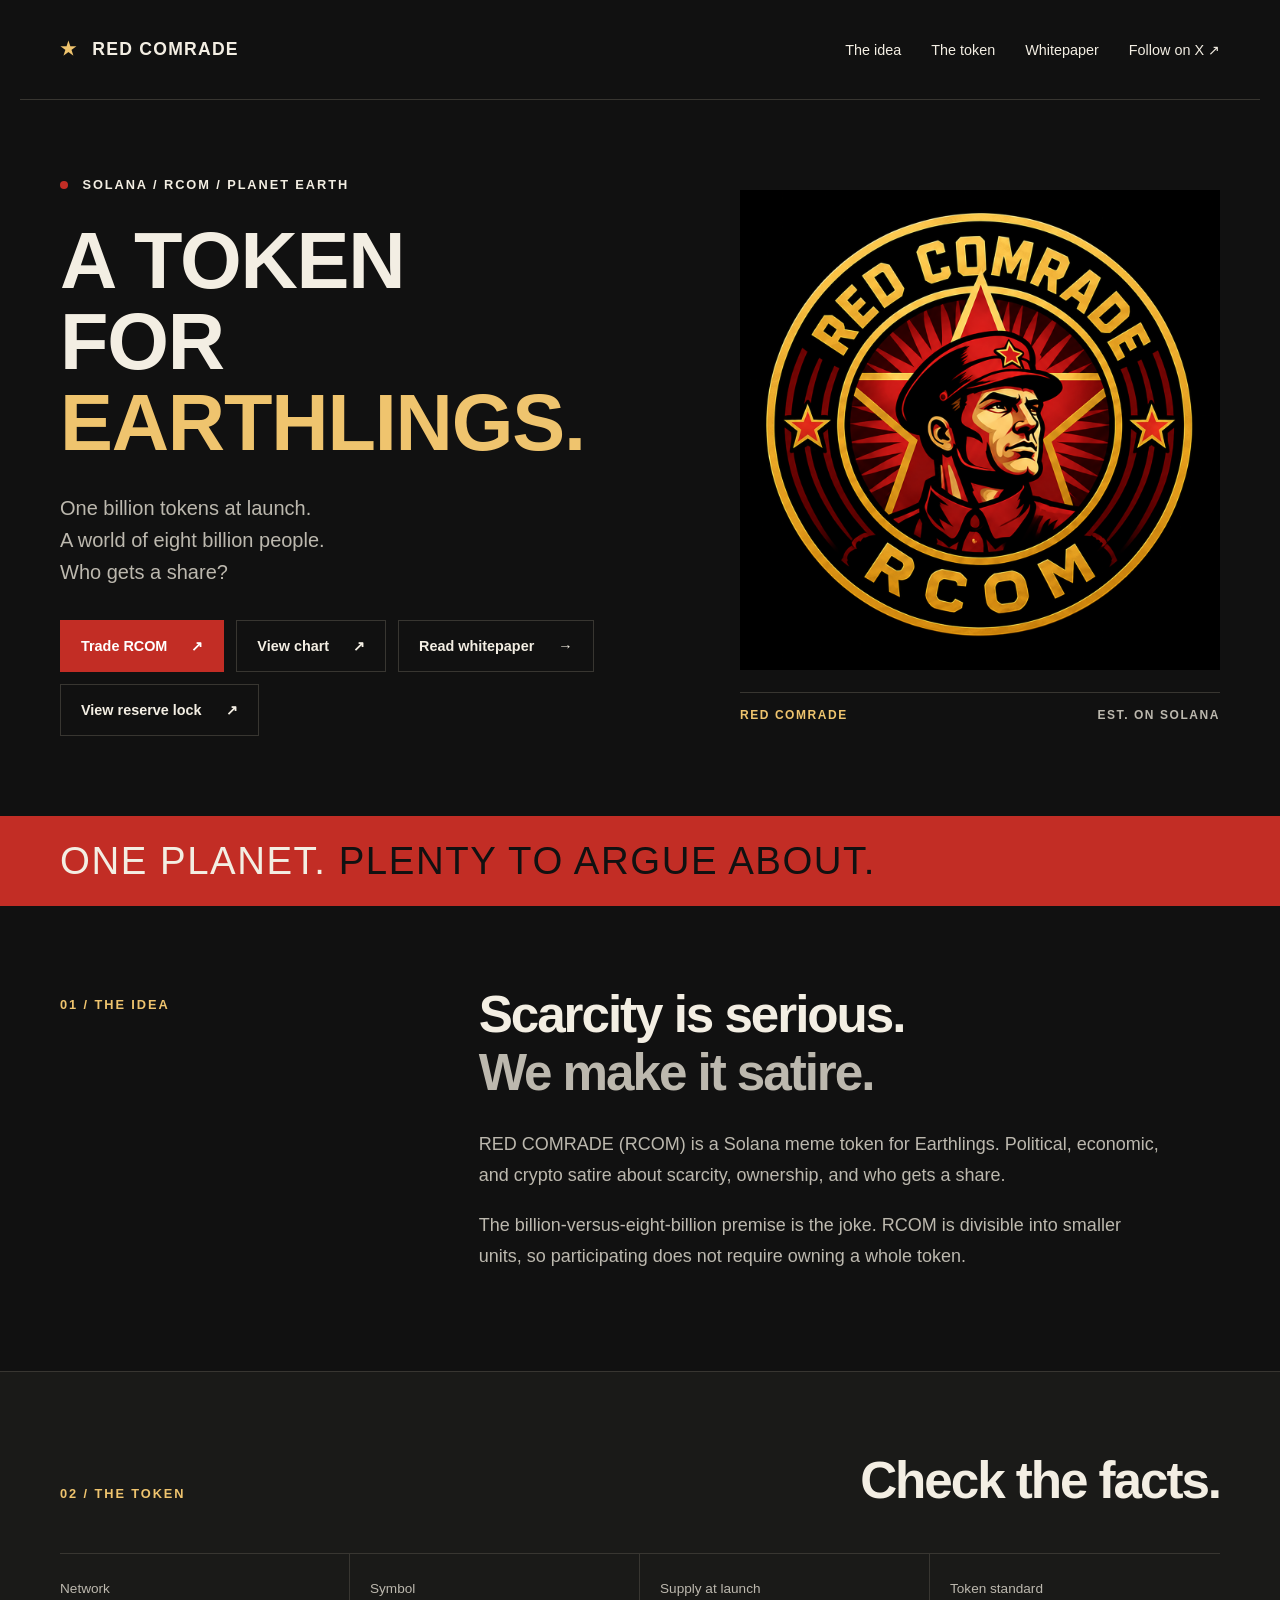
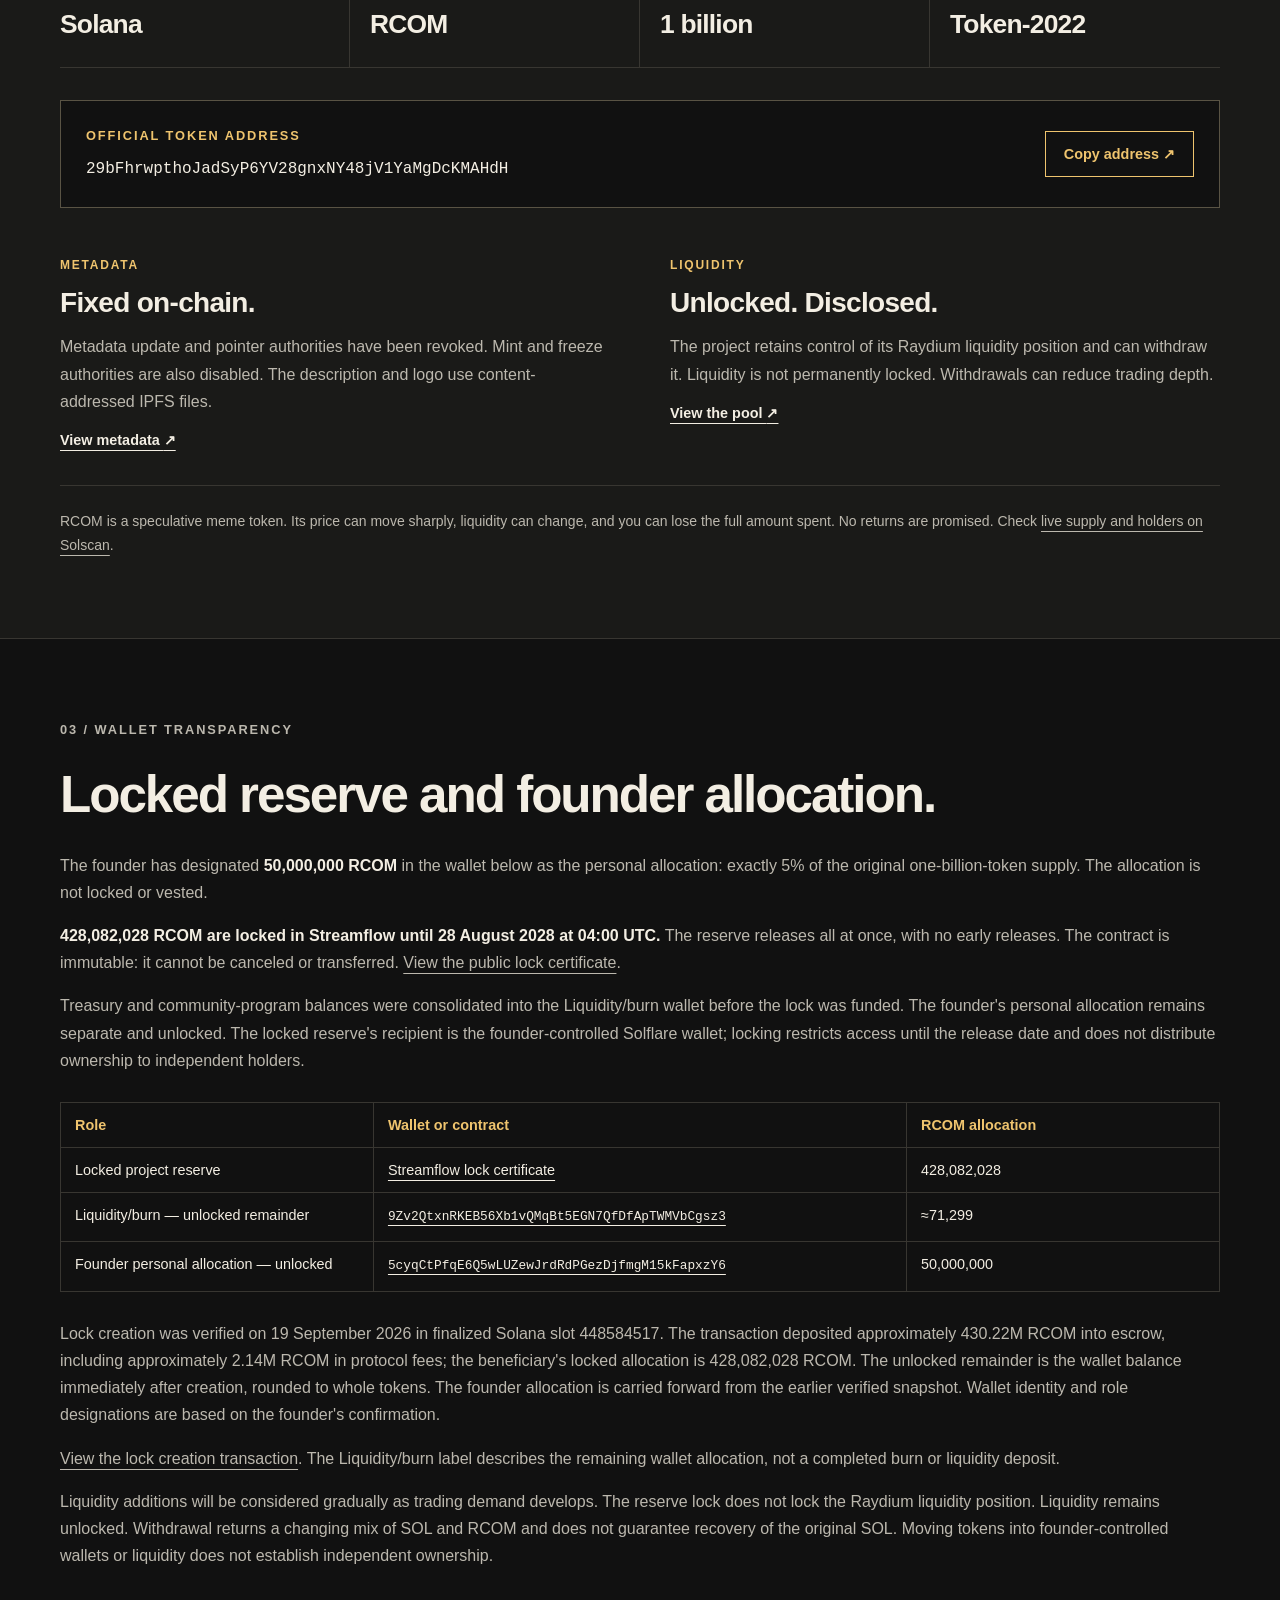
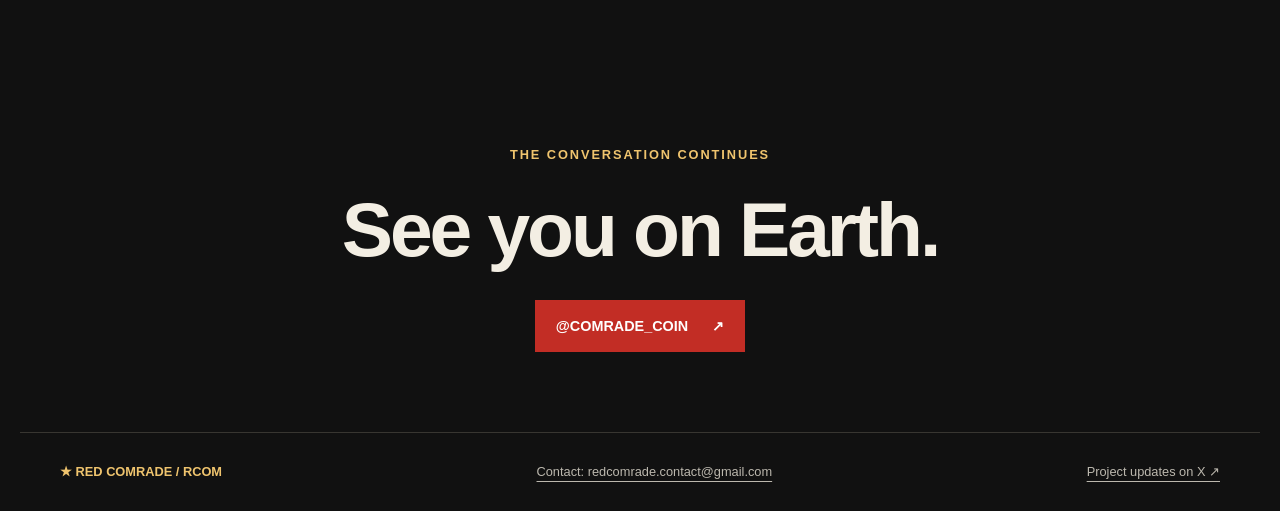
==== commit d09d189c: "Document verified RCOM reserve lock and consolidated balances" ====
--- a/index.html
+++ b/index.html
@@ -22,7 +22,7 @@
         <p class="eyebrow"><span class="dot" aria-hidden="true"></span> SOLANA / RCOM / PLANET EARTH</p>
         <h1 id="hero-title">A TOKEN<br>FOR <span>EARTHLINGS.</span></h1>
         <p class="intro">One billion tokens at launch.<br>A world of eight billion people.<br>Who gets a share?</p>
-        <div class="actions"><a class="button primary" href="https://raydium.io/swap/?inputMint=sol&amp;outputMint=29bFhrwpthoJadSyP6YV28gnxNY48jV1YaMgDcKMAHdH">Trade RCOM <span aria-hidden="true">↗</span></a><a class="button secondary" href="https://dexscreener.com/solana/7u9FtuyFCvZGZwcf8vFn8B1rCGfC2nbTqhdNB2GqDHBT">View chart <span aria-hidden="true">↗</span></a><a class="button secondary" href="RCOM_Whitepaper_v1_2.html">Read whitepaper <span aria-hidden="true">→</span></a></div>
+        <div class="actions"><a class="button primary" href="https://raydium.io/swap/?inputMint=sol&amp;outputMint=29bFhrwpthoJadSyP6YV28gnxNY48jV1YaMgDcKMAHdH">Trade RCOM <span aria-hidden="true">↗</span></a><a class="button secondary" href="https://dexscreener.com/solana/7u9FtuyFCvZGZwcf8vFn8B1rCGfC2nbTqhdNB2GqDHBT">View chart <span aria-hidden="true">↗</span></a><a class="button secondary" href="RCOM_Whitepaper_v1_2.html">Read whitepaper <span aria-hidden="true">→</span></a><a class="button secondary" href="https://app.streamflow.finance/contract/solana/mainnet/4A154etofz5EJ3RWQbgVyPF78swhnXFYpw28WMJtf5F9">View reserve lock <span aria-hidden="true">↗</span></a></div>
       </div>
       <figure class="hero-art"><img src="rcom.png" width="512" height="512" alt="RED COMRADE gold coin emblem with a red-uniformed character and star"><figcaption>RED COMRADE <span>EST. ON SOLANA</span></figcaption></figure>
     </section>
@@ -41,17 +41,21 @@
       </div>
       <p class="risk">RCOM is a speculative meme token. Its price can move sharply, liquidity can change, and you can lose the full amount spent. No returns are promised. Check <a href="https://solscan.io/token/29bFhrwpthoJadSyP6YV28gnxNY48jV1YaMgDcKMAHdH#holders">live supply and holders on Solscan</a>.</p>
     </div></section>
-<section class="wrap section allocation" id="allocations" aria-labelledby="allocation-title"><p class="eyebrow">03 / WALLET TRANSPARENCY</p><h2 id="allocation-title">Founder allocation and reserves.</h2><p>The founder has designated <strong>50,000,000 RCOM</strong> in the wallet below as the personal allocation: exactly 5% of the original one-billion-token supply. These tokens were already in the wallet; no transfer was needed. The allocation is not locked or vested.</p>
-<p>The table lists selected project wallets, not all founder-controlled holdings. Additional reserves remain founder-controlled. These reserves and the founder-controlled, withdrawable Raydium liquidity position are additional to the personal allocation. The founder therefore controls more than 5% of RCOM.</p>
-<div class="allocation-table"><table><thead><tr><th scope="col">Role</th><th scope="col">Owner wallet</th><th scope="col">RCOM held directly</th></tr></thead><tbody><tr><td>rcom-treasury</td><td><a href="https://solscan.io/account/7AspQ289McdVQ2qnzhNDixQoAfme7rAVrhYJHm1YmmWj"><code>7AspQ289McdVQ2qnzhNDixQoAfme7rAVrhYJHm1YmmWj</code></a></td><td>200,000,000</td></tr>
-<tr><td>rcom-community-programs</td><td><a href="https://solscan.io/account/5wQNK2L5obkYwYCrtZQZ8Awo88wGMactVCx3adjP2pBK"><code>5wQNK2L5obkYwYCrtZQZ8Awo88wGMactVCx3adjP2pBK</code></a></td><td>100,000,000</td></tr>
-<tr><td>Liquidity/burn</td><td><a href="https://solscan.io/account/9Zv2QtxnRKEB56Xb1vQMqBt5EGN7QfDfApTWMVbCgsz3"><code>9Zv2QtxnRKEB56Xb1vQMqBt5EGN7QfDfApTWMVbCgsz3</code></a></td><td>130.29M</td></tr>
-<tr><td>Founder personal allocation</td><td><a href="https://solscan.io/account/5cyqCtPfqE6Q5wLUZewJrdRdPGezDjfmgM15kFapxzY6"><code>5cyqCtPfqE6Q5wLUZewJrdRdPGezDjfmgM15kFapxzY6</code></a></td><td>50,000,000</td></tr></tbody></table></div>
-<p>Balances checked on 19 September 2026 at 14:40 UTC using finalized Solana slots 448437471–448437473. M denotes million; abbreviated balances are rounded. The Liquidity/burn label describes the wallet allocation, not a completed liquidity deposit or burn. This is a dated snapshot. Wallet control and designation are based on the founder's confirmation; the chain verifies balances, not identity.</p>
-<p>Liquidity additions will be considered gradually as trading demand develops. No additional deposit or distribution is announced by this update. Liquidity remains unlocked. Withdrawal returns a changing mix of SOL and RCOM and does not guarantee recovery of the original SOL. Moving tokens into founder-controlled wallets or liquidity does not establish independent ownership.</p></section>
+<section class="wrap section allocation" id="allocations" aria-labelledby="allocation-title"><p class="eyebrow">03 / WALLET TRANSPARENCY</p><h2 id="allocation-title">Locked reserve and founder allocation.</h2><p>The founder has designated <strong>50,000,000 RCOM</strong> in the wallet below as the personal allocation: exactly 5% of the original one-billion-token supply. The allocation is not locked or vested.</p>
+<p><strong>428,082,028 RCOM are locked in Streamflow until 28 August 2028 at 04:00 UTC.</strong> The reserve releases all at once, with no early releases. The contract is immutable: it cannot be canceled or transferred. <a href="https://app.streamflow.finance/contract/solana/mainnet/4A154etofz5EJ3RWQbgVyPF78swhnXFYpw28WMJtf5F9">View the public lock certificate</a>.</p>
+<p>Treasury and community-program balances were consolidated into the Liquidity/burn wallet before the lock was funded. The founder's personal allocation remains separate and unlocked. The locked reserve's recipient is the founder-controlled Solflare wallet; locking restricts access until the release date and does not distribute ownership to independent holders.</p>
+<div class="allocation-table"><table><thead><tr><th scope="col">Role</th><th scope="col">Wallet or contract</th><th scope="col">RCOM allocation</th></tr></thead><tbody>
+<tr><td>Locked project reserve</td><td><a href="https://app.streamflow.finance/contract/solana/mainnet/4A154etofz5EJ3RWQbgVyPF78swhnXFYpw28WMJtf5F9">Streamflow lock certificate</a></td><td>428,082,028</td></tr>
+<tr><td>Liquidity/burn — unlocked remainder</td><td><a href="https://solscan.io/account/9Zv2QtxnRKEB56Xb1vQMqBt5EGN7QfDfApTWMVbCgsz3"><code>9Zv2QtxnRKEB56Xb1vQMqBt5EGN7QfDfApTWMVbCgsz3</code></a></td><td>≈71,299</td></tr>
+<tr><td>Founder personal allocation — unlocked</td><td><a href="https://solscan.io/account/5cyqCtPfqE6Q5wLUZewJrdRdPGezDjfmgM15kFapxzY6"><code>5cyqCtPfqE6Q5wLUZewJrdRdPGezDjfmgM15kFapxzY6</code></a></td><td>50,000,000</td></tr>
+</tbody></table></div>
+<p>Lock creation was verified on 19 September 2026 in finalized Solana slot 448584517. The transaction deposited approximately 430.22M RCOM into escrow, including approximately 2.14M RCOM in protocol fees; the beneficiary's locked allocation is 428,082,028 RCOM. The unlocked remainder is the wallet balance immediately after creation, rounded to whole tokens. The founder allocation is carried forward from the earlier verified snapshot. Wallet identity and role designations are based on the founder's confirmation.</p>
+<p><a href="https://solscan.io/tx/2r5zMevpUhN2Wq65ws9xhMdoJpMDfSimsSTNWtdnDmpC1exQnAHmxWYji3H25GKHFbvf8rBh6dhAeTpeaRop3VWC">View the lock creation transaction</a>. The Liquidity/burn label describes the remaining wallet allocation, not a completed burn or liquidity deposit.</p>
+<p>Liquidity additions will be considered gradually as trading demand develops. The reserve lock does not lock the Raydium liquidity position. Liquidity remains unlocked. Withdrawal returns a changing mix of SOL and RCOM and does not guarantee recovery of the original SOL. Moving tokens into founder-controlled wallets or liquidity does not establish independent ownership.</p></section>
     <section class="closing wrap"><p class="eyebrow">THE CONVERSATION CONTINUES</p><h2>See you on Earth.</h2><a class="button primary" href="https://x.com/COMRADE_COIN">@COMRADE_COIN <span aria-hidden="true">↗</span></a></section>
   </main>
   <footer class="wrap footer"><span>★ RED COMRADE / RCOM</span><a href="mailto:redcomrade.contact@gmail.com">Contact: redcomrade.contact@gmail.com</a><a href="https://x.com/COMRADE_COIN">Project updates on X ↗</a></footer>
 </body>
 </html>
 
+
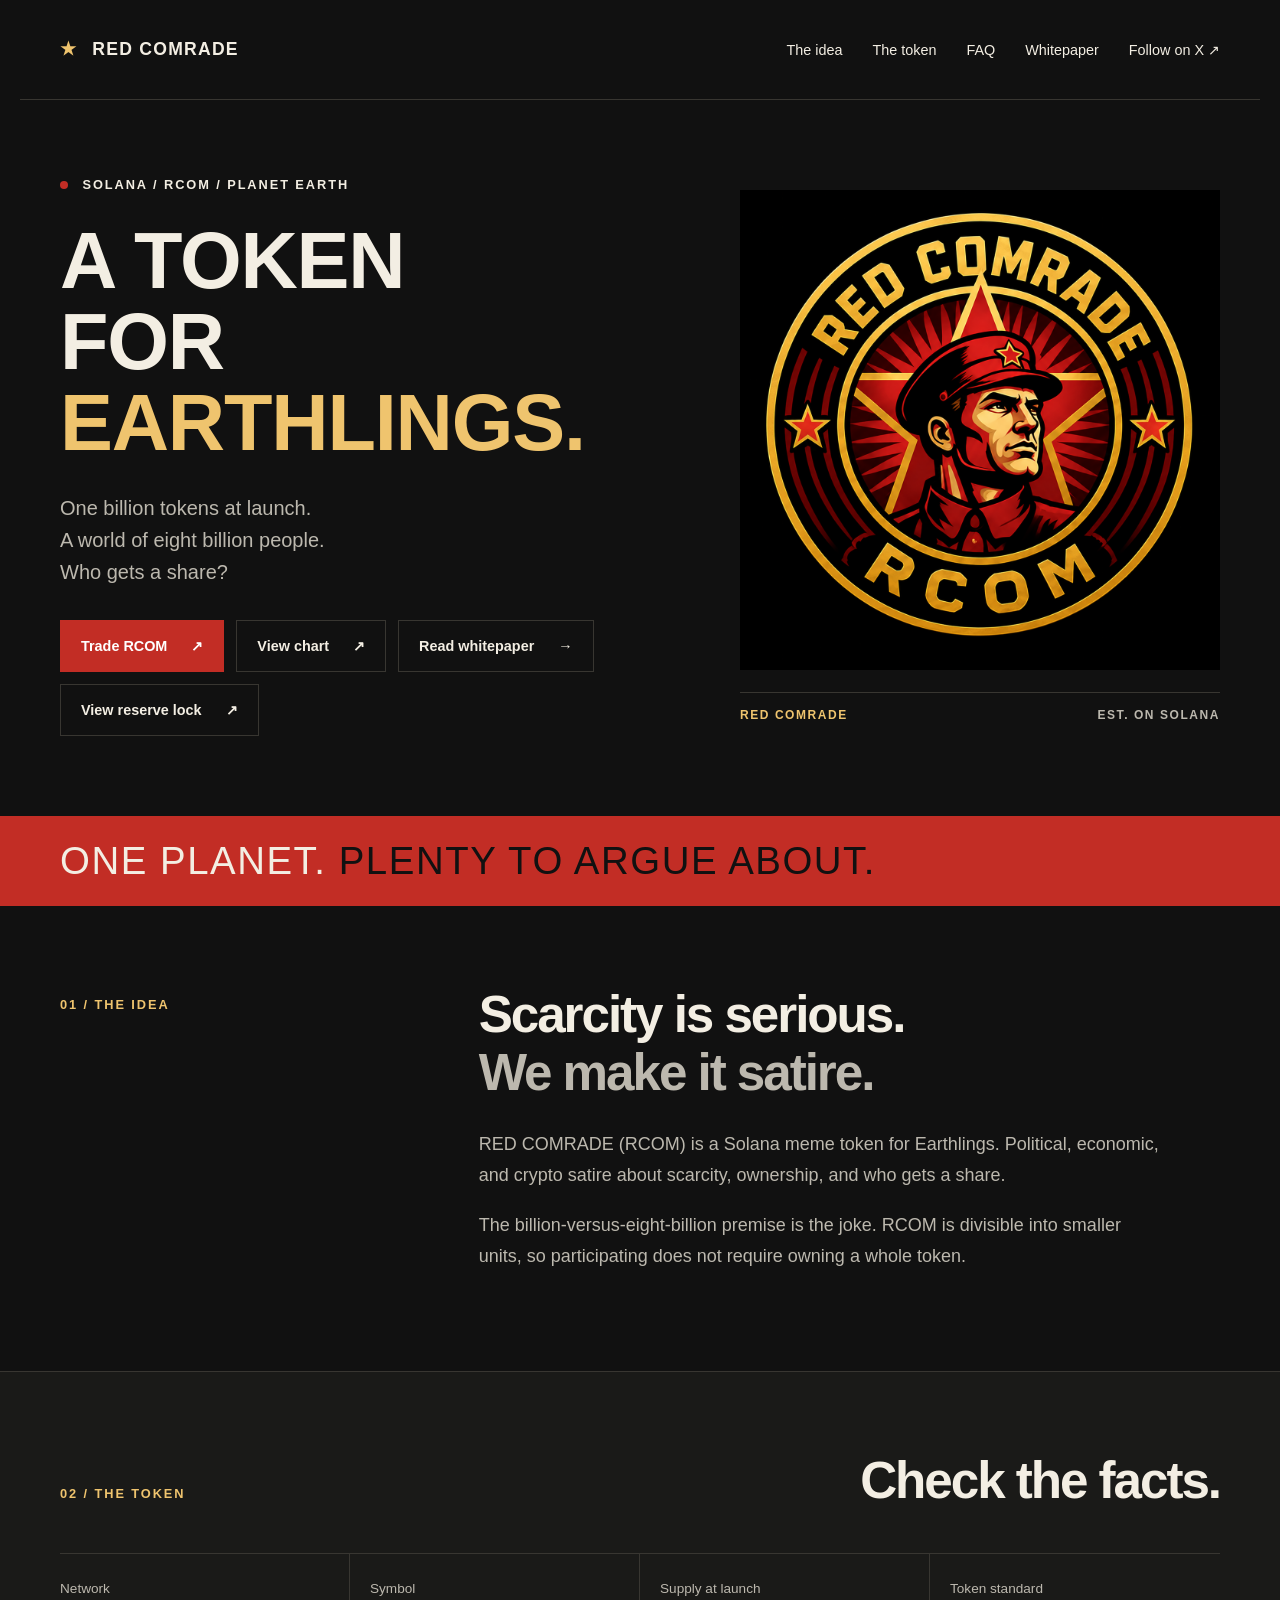
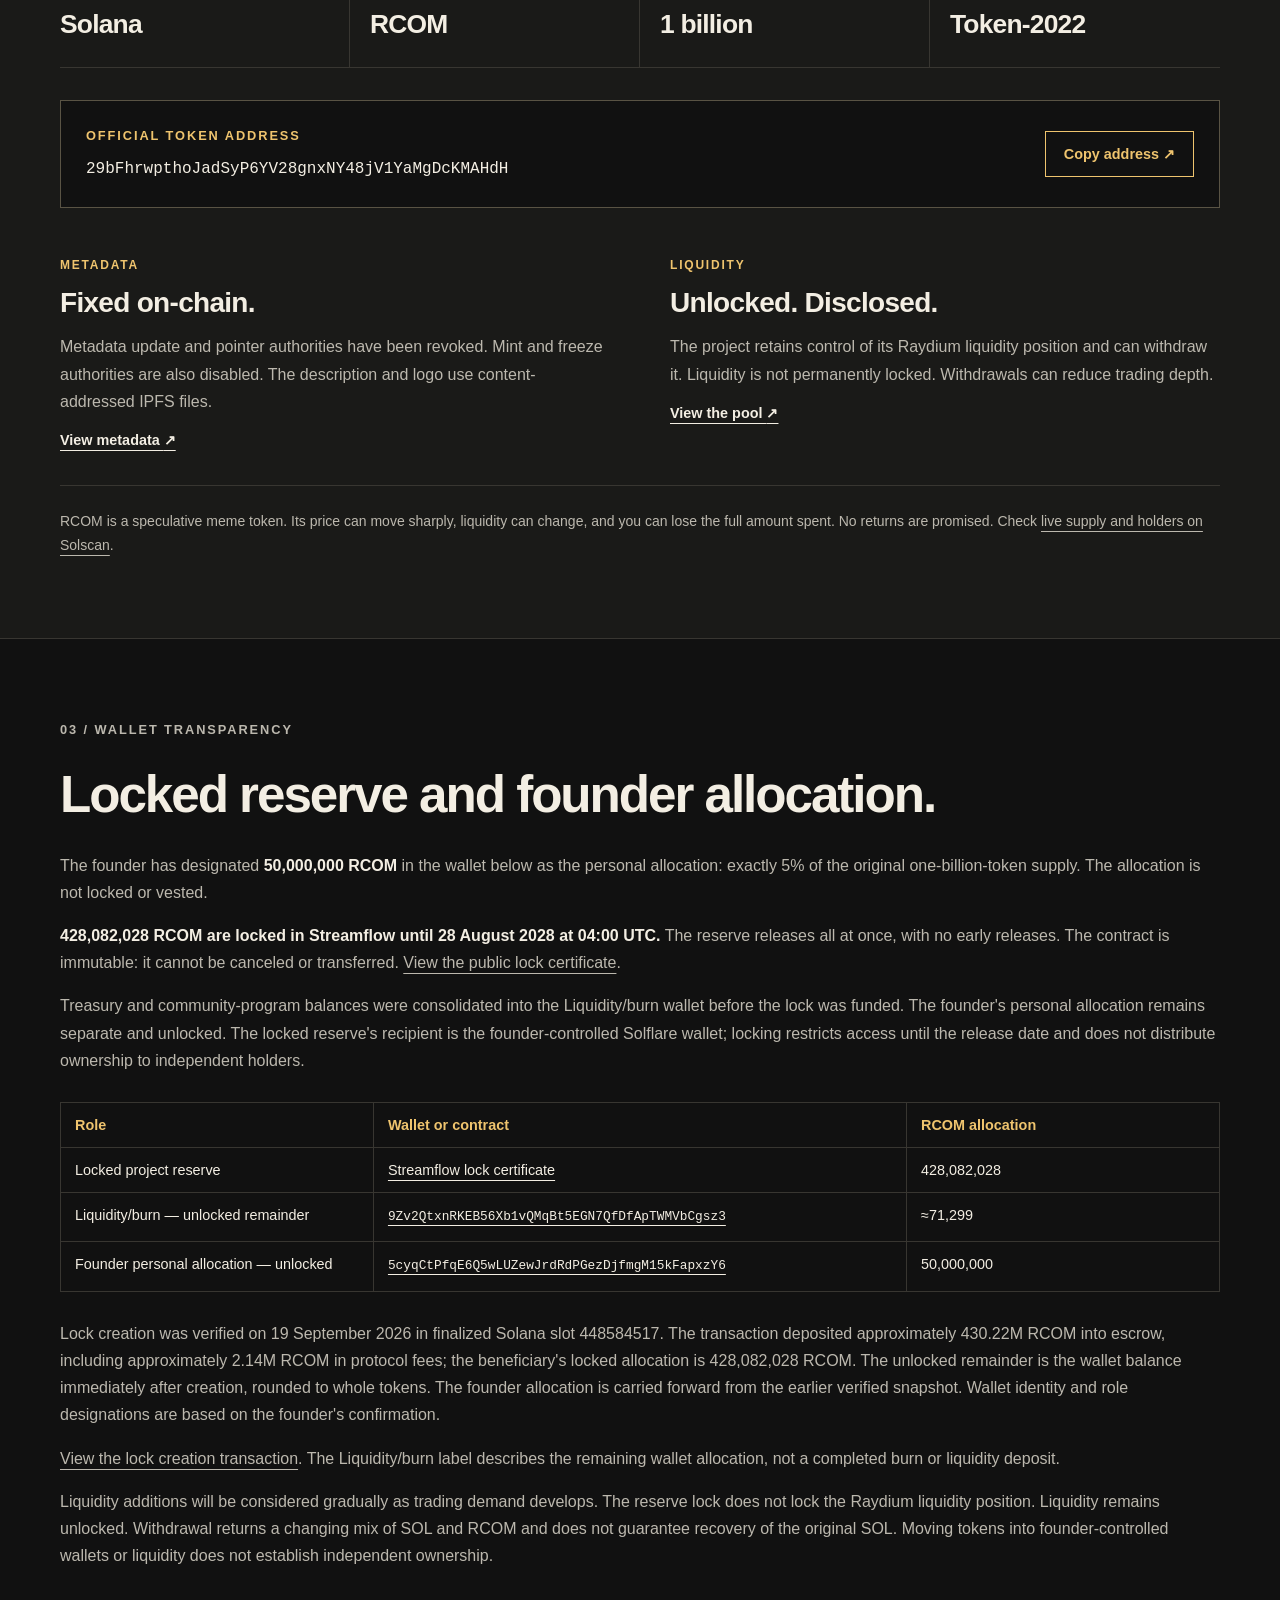
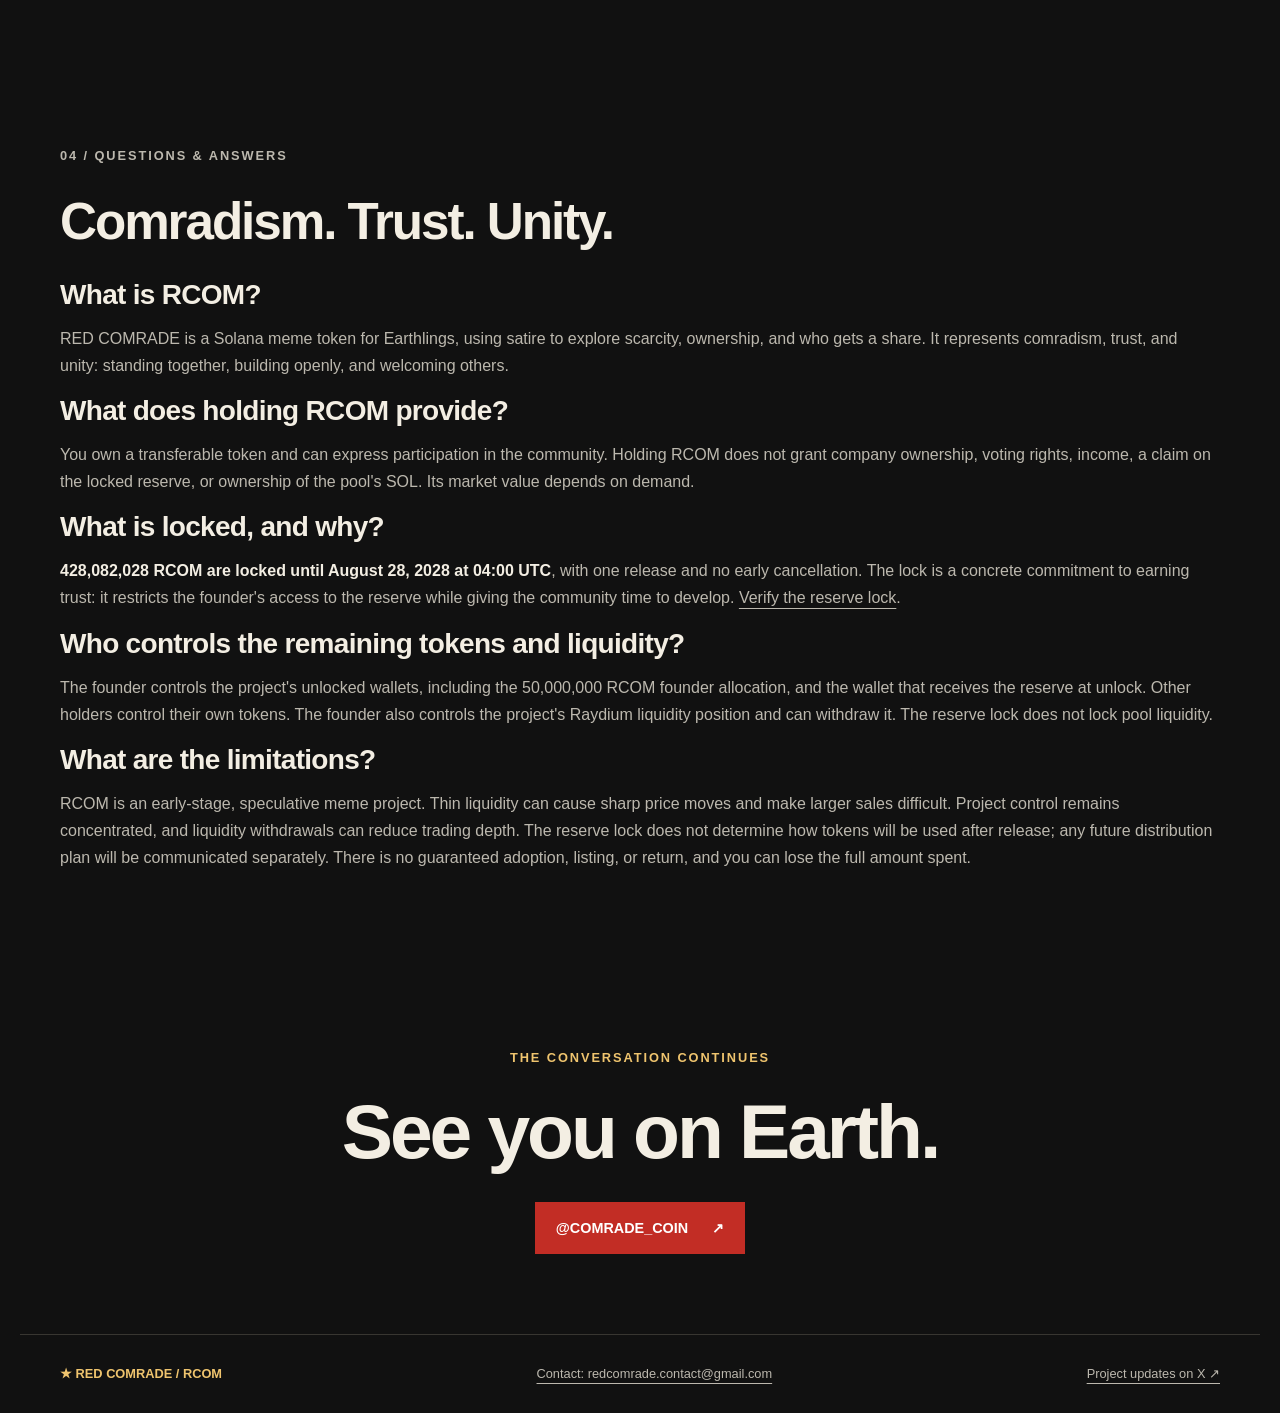
==== commit de167343: "Add RCOM values and transparency FAQ" ====
--- a/index.html
+++ b/index.html
@@ -14,7 +14,7 @@
   <a class="skip" href="#main">Skip to content</a>
   <header class="header wrap">
     <a class="wordmark" href="#main" aria-label="Red Comrade home"><span aria-hidden="true">★</span> RED COMRADE</a>
-    <nav aria-label="Main navigation"><a href="#the-idea">The idea</a><a href="#token">The token</a><a href="RCOM_Whitepaper_v1_2.html">Whitepaper</a><a href="https://x.com/COMRADE_COIN">Follow on X <span aria-hidden="true">↗</span></a></nav>
+    <nav aria-label="Main navigation"><a href="#the-idea">The idea</a><a href="#token">The token</a><a href="#faq">FAQ</a><a href="RCOM_Whitepaper_v1_2.html">Whitepaper</a><a href="https://x.com/COMRADE_COIN">Follow on X <span aria-hidden="true">↗</span></a></nav>
   </header>
   <main id="main">
     <section class="hero wrap" aria-labelledby="hero-title">
@@ -52,6 +52,20 @@
 <p>Lock creation was verified on 19 September 2026 in finalized Solana slot 448584517. The transaction deposited approximately 430.22M RCOM into escrow, including approximately 2.14M RCOM in protocol fees; the beneficiary's locked allocation is 428,082,028 RCOM. The unlocked remainder is the wallet balance immediately after creation, rounded to whole tokens. The founder allocation is carried forward from the earlier verified snapshot. Wallet identity and role designations are based on the founder's confirmation.</p>
 <p><a href="https://solscan.io/tx/2r5zMevpUhN2Wq65ws9xhMdoJpMDfSimsSTNWtdnDmpC1exQnAHmxWYji3H25GKHFbvf8rBh6dhAeTpeaRop3VWC">View the lock creation transaction</a>. The Liquidity/burn label describes the remaining wallet allocation, not a completed burn or liquidity deposit.</p>
 <p>Liquidity additions will be considered gradually as trading demand develops. The reserve lock does not lock the Raydium liquidity position. Liquidity remains unlocked. Withdrawal returns a changing mix of SOL and RCOM and does not guarantee recovery of the original SOL. Moving tokens into founder-controlled wallets or liquidity does not establish independent ownership.</p></section>
+    <section class="wrap section allocation" id="faq" aria-labelledby="faq-title">
+      <p class="eyebrow">04 / QUESTIONS &amp; ANSWERS</p>
+      <h2 id="faq-title">Comradism. Trust. Unity.</h2>
+      <h3>What is RCOM?</h3>
+      <p>RED COMRADE is a Solana meme token for Earthlings, using satire to explore scarcity, ownership, and who gets a share. It represents comradism, trust, and unity: standing together, building openly, and welcoming others.</p>
+      <h3>What does holding RCOM provide?</h3>
+      <p>You own a transferable token and can express participation in the community. Holding RCOM does not grant company ownership, voting rights, income, a claim on the locked reserve, or ownership of the pool's SOL. Its market value depends on demand.</p>
+      <h3>What is locked, and why?</h3>
+      <p><strong>428,082,028 RCOM are locked until August 28, 2028 at 04:00 UTC</strong>, with one release and no early cancellation. The lock is a concrete commitment to earning trust: it restricts the founder's access to the reserve while giving the community time to develop. <a href="https://app.streamflow.finance/contract/solana/mainnet/4A154etofz5EJ3RWQbgVyPF78swhnXFYpw28WMJtf5F9">Verify the reserve lock</a>.</p>
+      <h3>Who controls the remaining tokens and liquidity?</h3>
+      <p>The founder controls the project's unlocked wallets, including the 50,000,000 RCOM founder allocation, and the wallet that receives the reserve at unlock. Other holders control their own tokens. The founder also controls the project's Raydium liquidity position and can withdraw it. The reserve lock does not lock pool liquidity.</p>
+      <h3>What are the limitations?</h3>
+      <p>RCOM is an early-stage, speculative meme project. Thin liquidity can cause sharp price moves and make larger sales difficult. Project control remains concentrated, and liquidity withdrawals can reduce trading depth. The reserve lock does not determine how tokens will be used after release; any future distribution plan will be communicated separately. There is no guaranteed adoption, listing, or return, and you can lose the full amount spent.</p>
+    </section>
     <section class="closing wrap"><p class="eyebrow">THE CONVERSATION CONTINUES</p><h2>See you on Earth.</h2><a class="button primary" href="https://x.com/COMRADE_COIN">@COMRADE_COIN <span aria-hidden="true">↗</span></a></section>
   </main>
   <footer class="wrap footer"><span>★ RED COMRADE / RCOM</span><a href="mailto:redcomrade.contact@gmail.com">Contact: redcomrade.contact@gmail.com</a><a href="https://x.com/COMRADE_COIN">Project updates on X ↗</a></footer>
@@ -59,3 +73,4 @@
 </html>
 
 
+
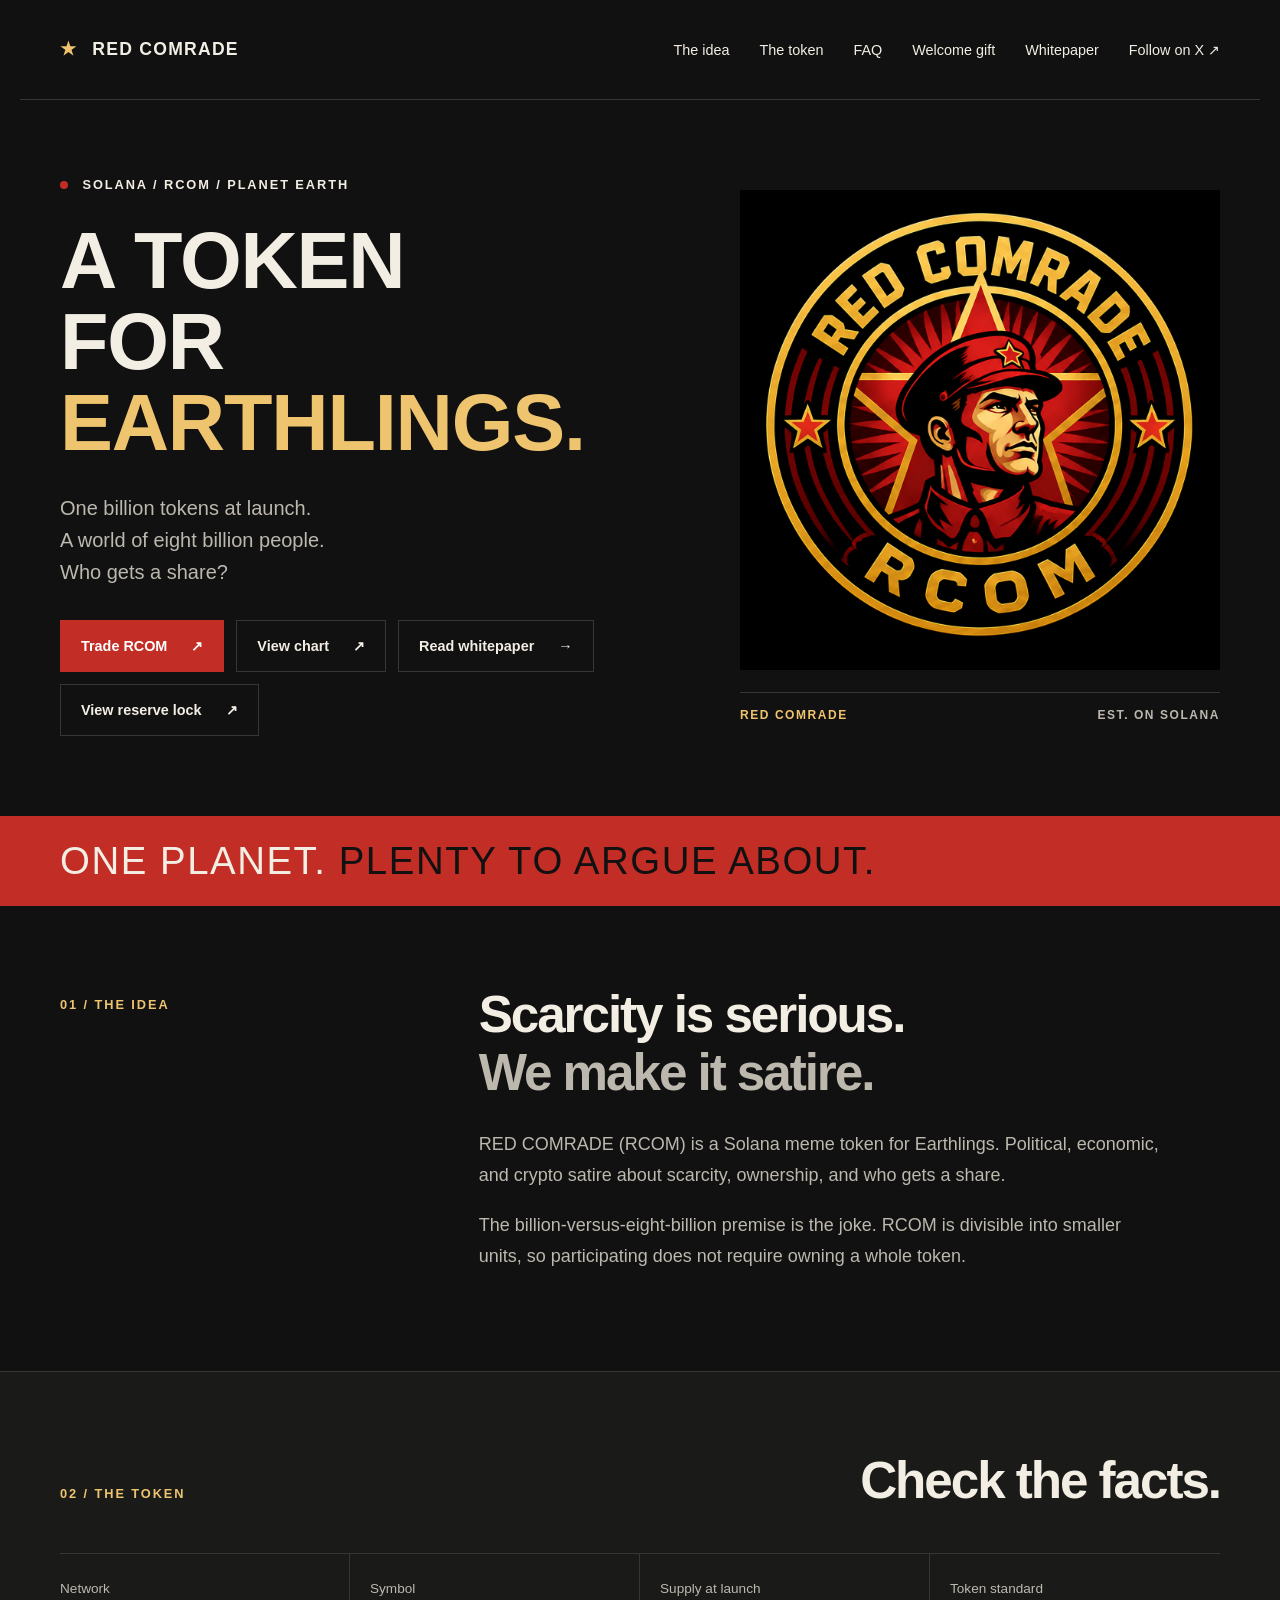
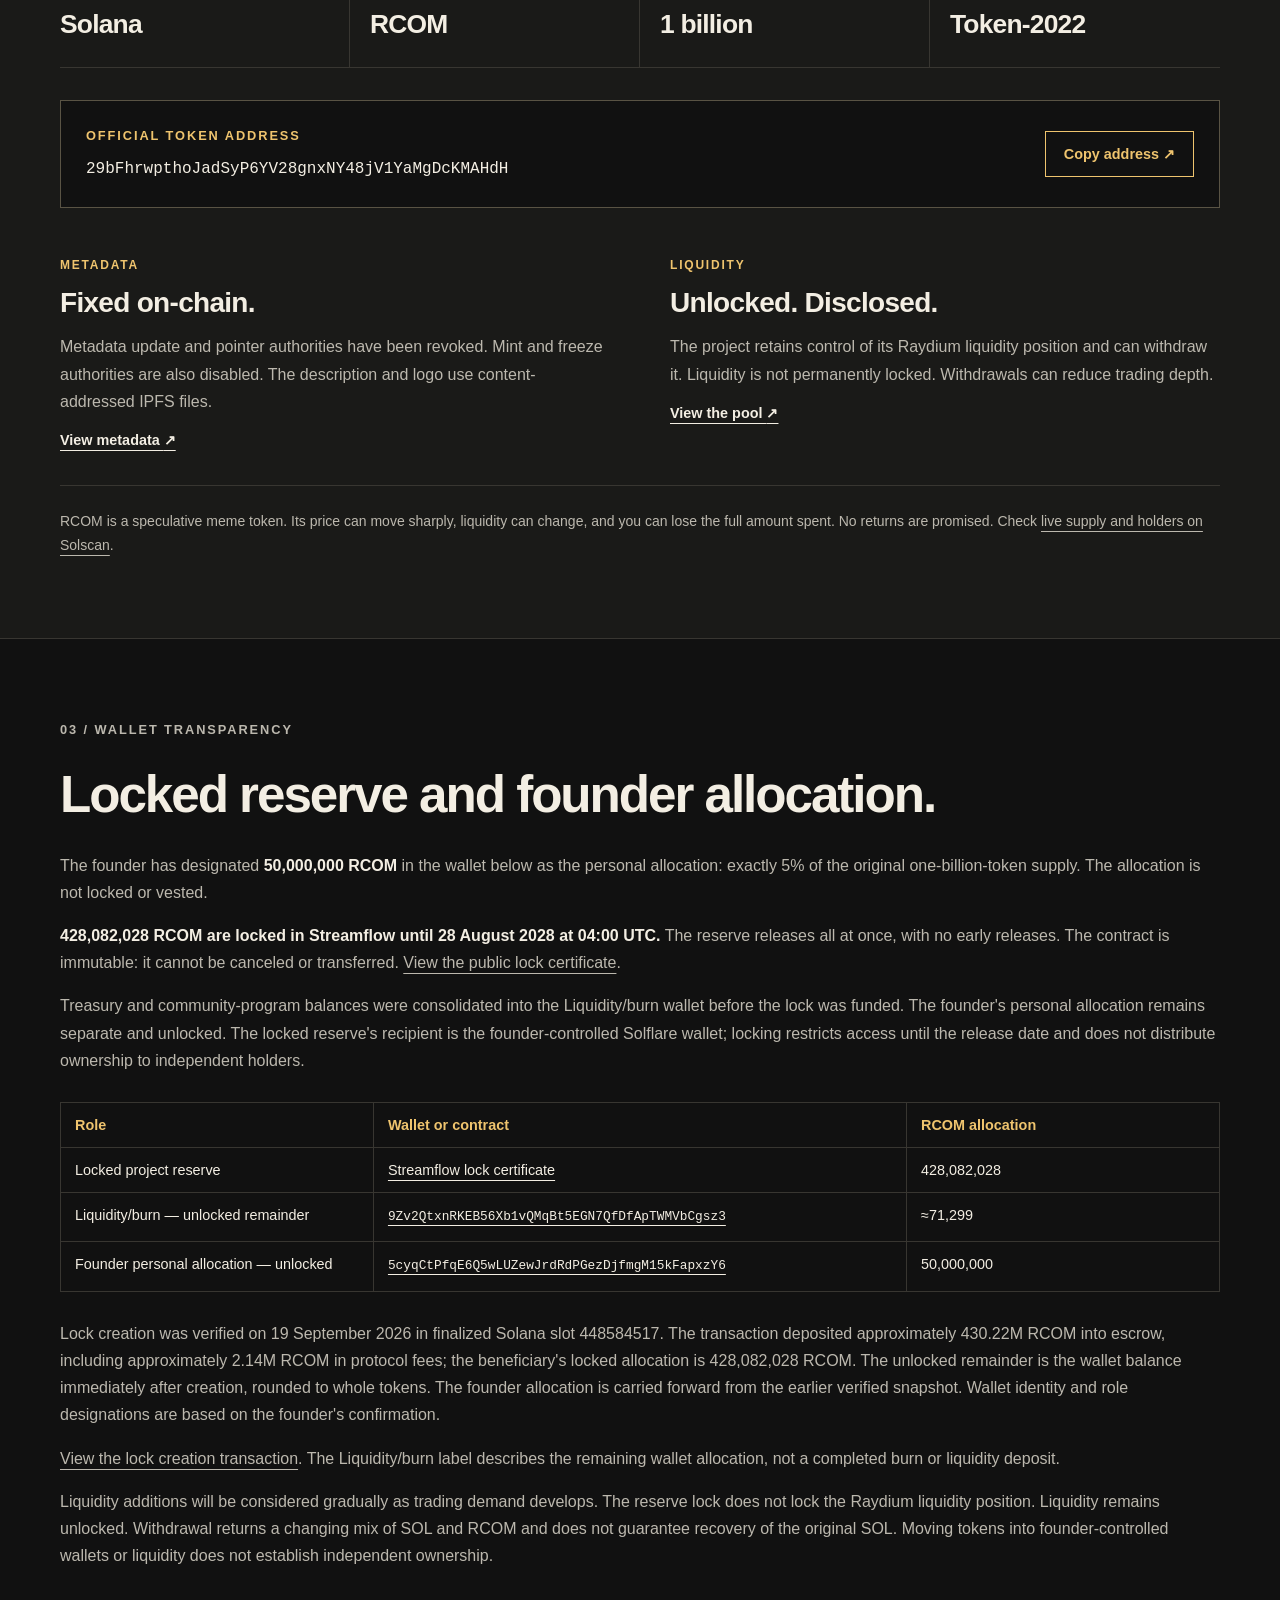
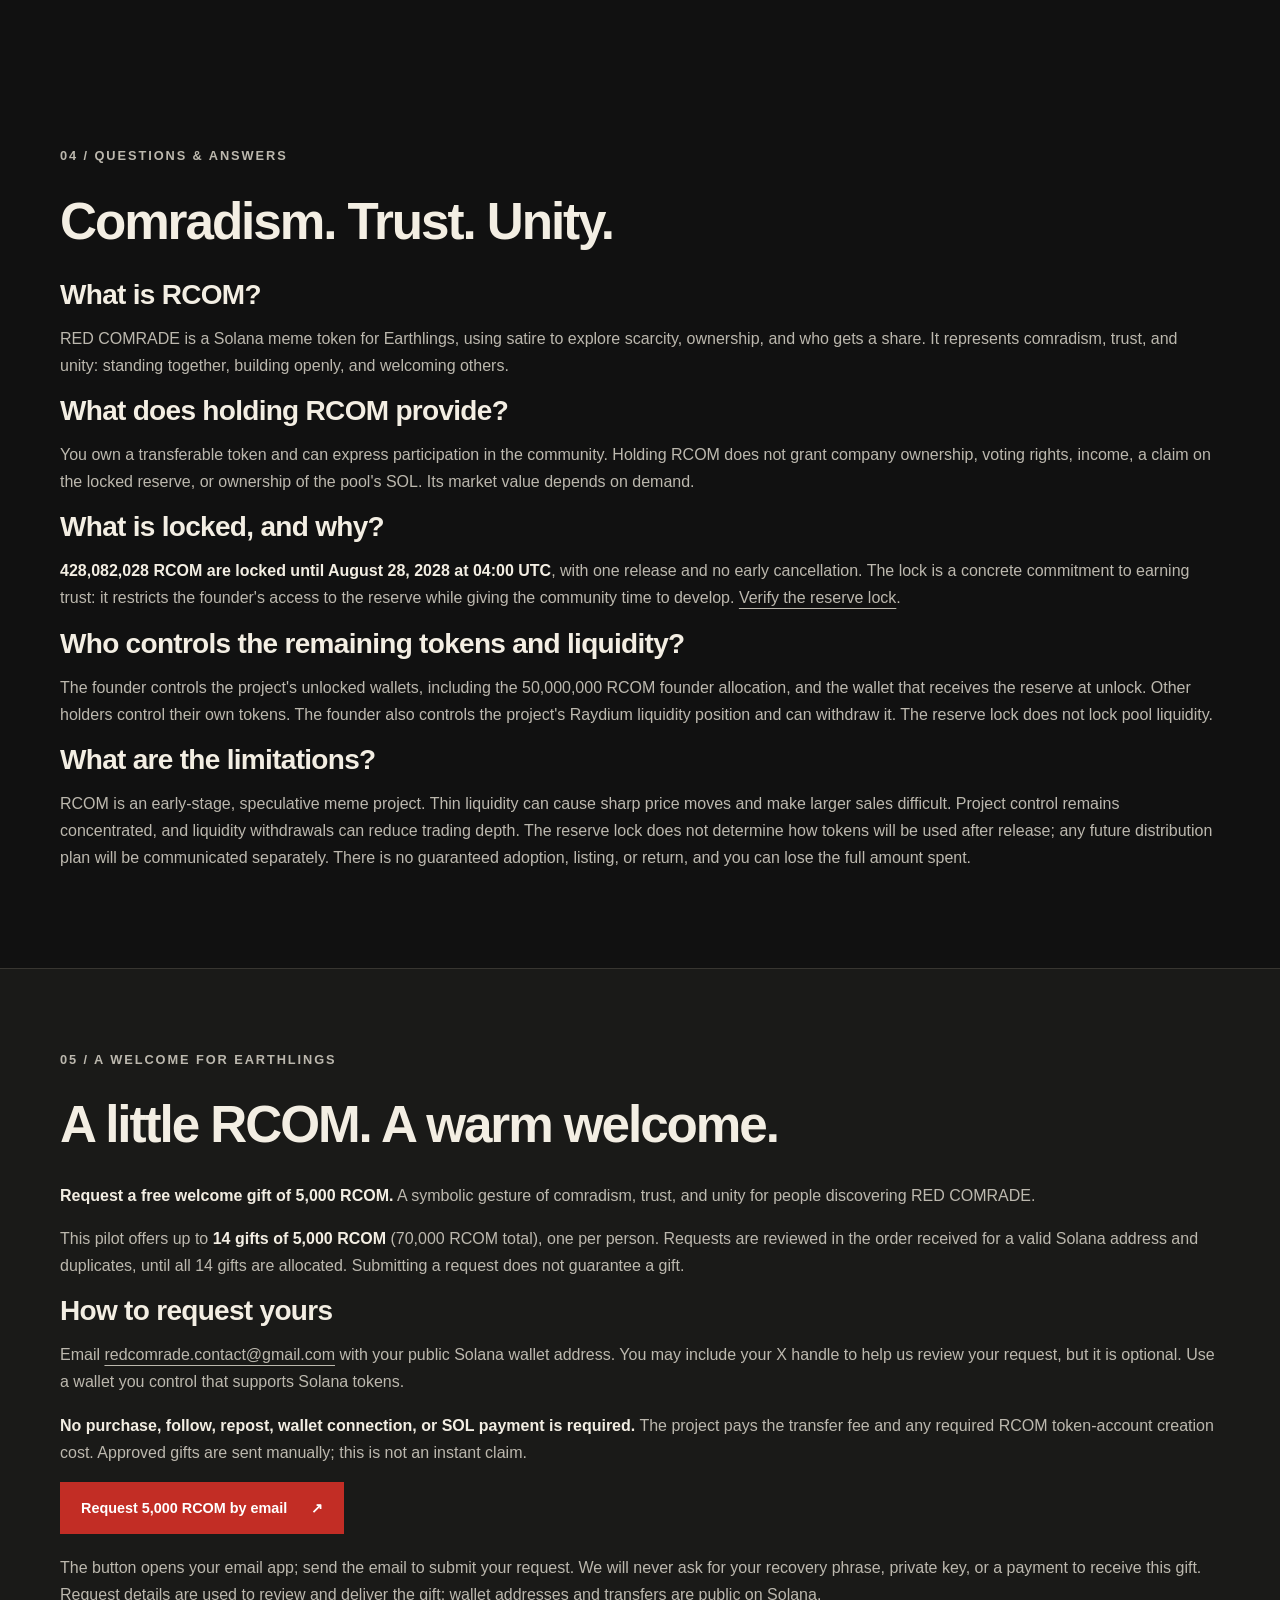
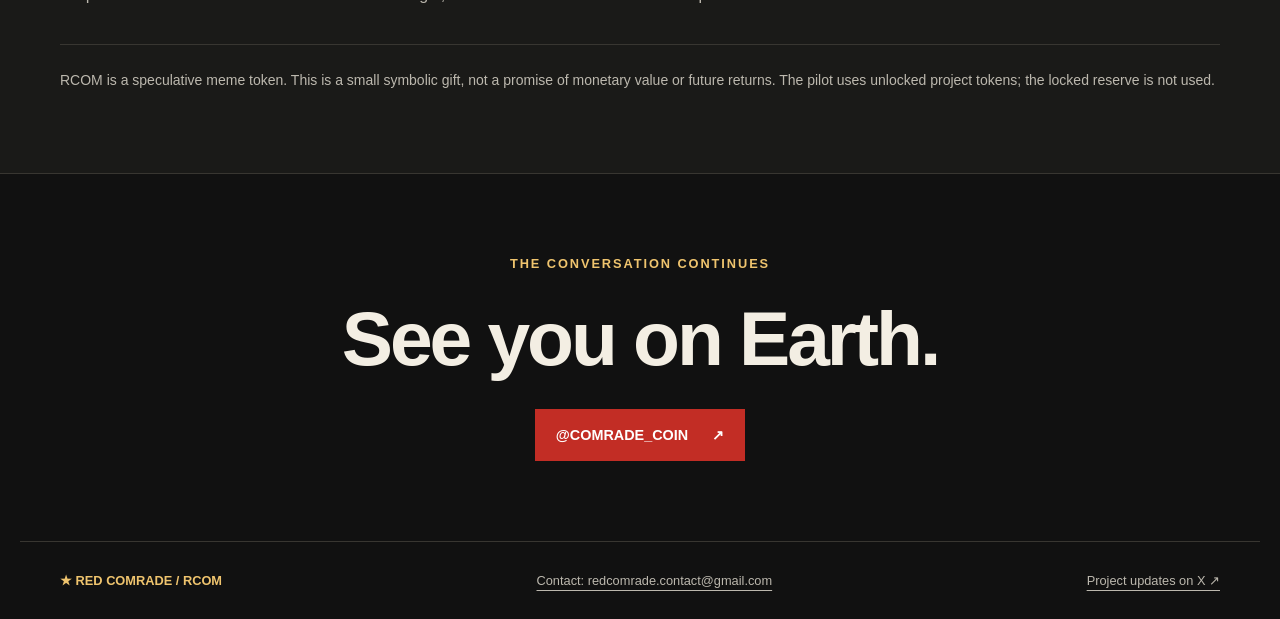
==== commit 55b9d2de: "Add free 5,000 RCOM welcome gift requests" ====
--- a/index.html
+++ b/index.html
@@ -14,7 +14,7 @@
   <a class="skip" href="#main">Skip to content</a>
   <header class="header wrap">
     <a class="wordmark" href="#main" aria-label="Red Comrade home"><span aria-hidden="true">★</span> RED COMRADE</a>
-    <nav aria-label="Main navigation"><a href="#the-idea">The idea</a><a href="#token">The token</a><a href="#faq">FAQ</a><a href="RCOM_Whitepaper_v1_2.html">Whitepaper</a><a href="https://x.com/COMRADE_COIN">Follow on X <span aria-hidden="true">↗</span></a></nav>
+    <nav aria-label="Main navigation"><a href="#the-idea">The idea</a><a href="#token">The token</a><a href="#faq">FAQ</a><a href="#welcome">Welcome gift</a><a href="RCOM_Whitepaper_v1_2.html">Whitepaper</a><a href="https://x.com/COMRADE_COIN">Follow on X <span aria-hidden="true">↗</span></a></nav>
   </header>
   <main id="main">
     <section class="hero wrap" aria-labelledby="hero-title">
@@ -66,6 +66,18 @@
       <h3>What are the limitations?</h3>
       <p>RCOM is an early-stage, speculative meme project. Thin liquidity can cause sharp price moves and make larger sales difficult. Project control remains concentrated, and liquidity withdrawals can reduce trading depth. The reserve lock does not determine how tokens will be used after release; any future distribution plan will be communicated separately. There is no guaranteed adoption, listing, or return, and you can lose the full amount spent.</p>
     </section>
+    <section class="token-section" id="welcome" aria-labelledby="welcome-title"><div class="wrap section allocation">
+      <p class="eyebrow">05 / A WELCOME FOR EARTHLINGS</p>
+      <h2 id="welcome-title">A little RCOM. A warm welcome.</h2>
+      <p><strong>Request a free welcome gift of 5,000 RCOM.</strong> A symbolic gesture of comradism, trust, and unity for people discovering RED COMRADE.</p>
+      <p>This pilot offers up to <strong>14 gifts of 5,000 RCOM</strong> (70,000 RCOM total), one per person. Requests are reviewed in the order received for a valid Solana address and duplicates, until all 14 gifts are allocated. Submitting a request does not guarantee a gift.</p>
+      <h3>How to request yours</h3>
+      <p>Email <a href="mailto:redcomrade.contact@gmail.com">redcomrade.contact@gmail.com</a> with your public Solana wallet address. You may include your X handle to help us review your request, but it is optional. Use a wallet you control that supports Solana tokens.</p>
+      <p><strong>No purchase, follow, repost, wallet connection, or SOL payment is required.</strong> The project pays the transfer fee and any required RCOM token-account creation cost. Approved gifts are sent manually; this is not an instant claim.</p>
+      <a class="button primary" href="mailto:redcomrade.contact@gmail.com?subject=RCOM%20welcome%20gift%20request&amp;body=I%27d%20like%20to%20request%20the%205%2C000%20RCOM%20welcome%20gift.%0A%0AMy%20public%20Solana%20wallet%20address%3A%20%0AOptional%20X%20handle%3A%20%0A%0AI%20confirm%20this%20is%20my%20wallet%20and%20I%20have%20not%20requested%20another%20welcome%20gift.">Request 5,000 RCOM by email <span aria-hidden="true">↗</span></a>
+      <p style="margin-top:20px">The button opens your email app; send the email to submit your request. We will never ask for your recovery phrase, private key, or a payment to receive this gift. Request details are used to review and deliver the gift; wallet addresses and transfers are public on Solana.</p>
+      <p class="risk">RCOM is a speculative meme token. This is a small symbolic gift, not a promise of monetary value or future returns. The pilot uses unlocked project tokens; the locked reserve is not used.</p>
+    </div></section>
     <section class="closing wrap"><p class="eyebrow">THE CONVERSATION CONTINUES</p><h2>See you on Earth.</h2><a class="button primary" href="https://x.com/COMRADE_COIN">@COMRADE_COIN <span aria-hidden="true">↗</span></a></section>
   </main>
   <footer class="wrap footer"><span>★ RED COMRADE / RCOM</span><a href="mailto:redcomrade.contact@gmail.com">Contact: redcomrade.contact@gmail.com</a><a href="https://x.com/COMRADE_COIN">Project updates on X ↗</a></footer>
@@ -74,3 +86,4 @@
 
 
 
+
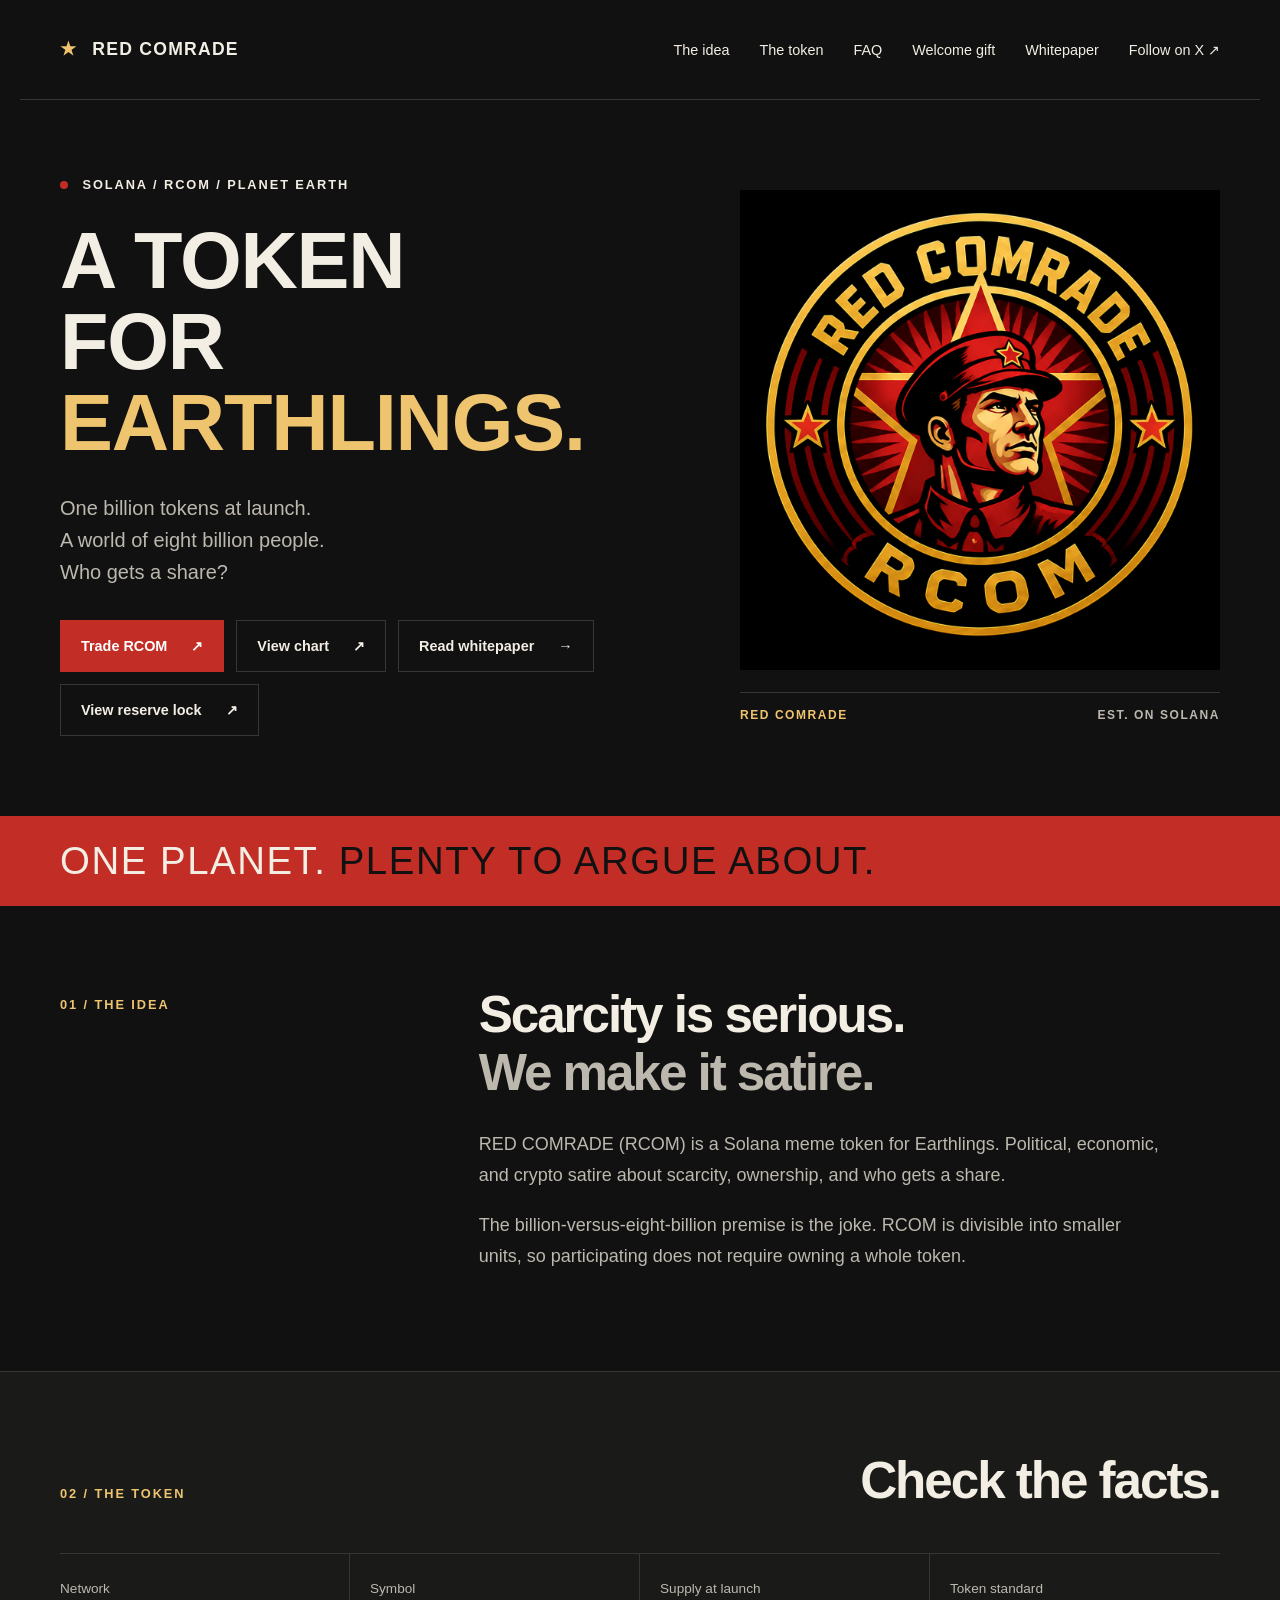
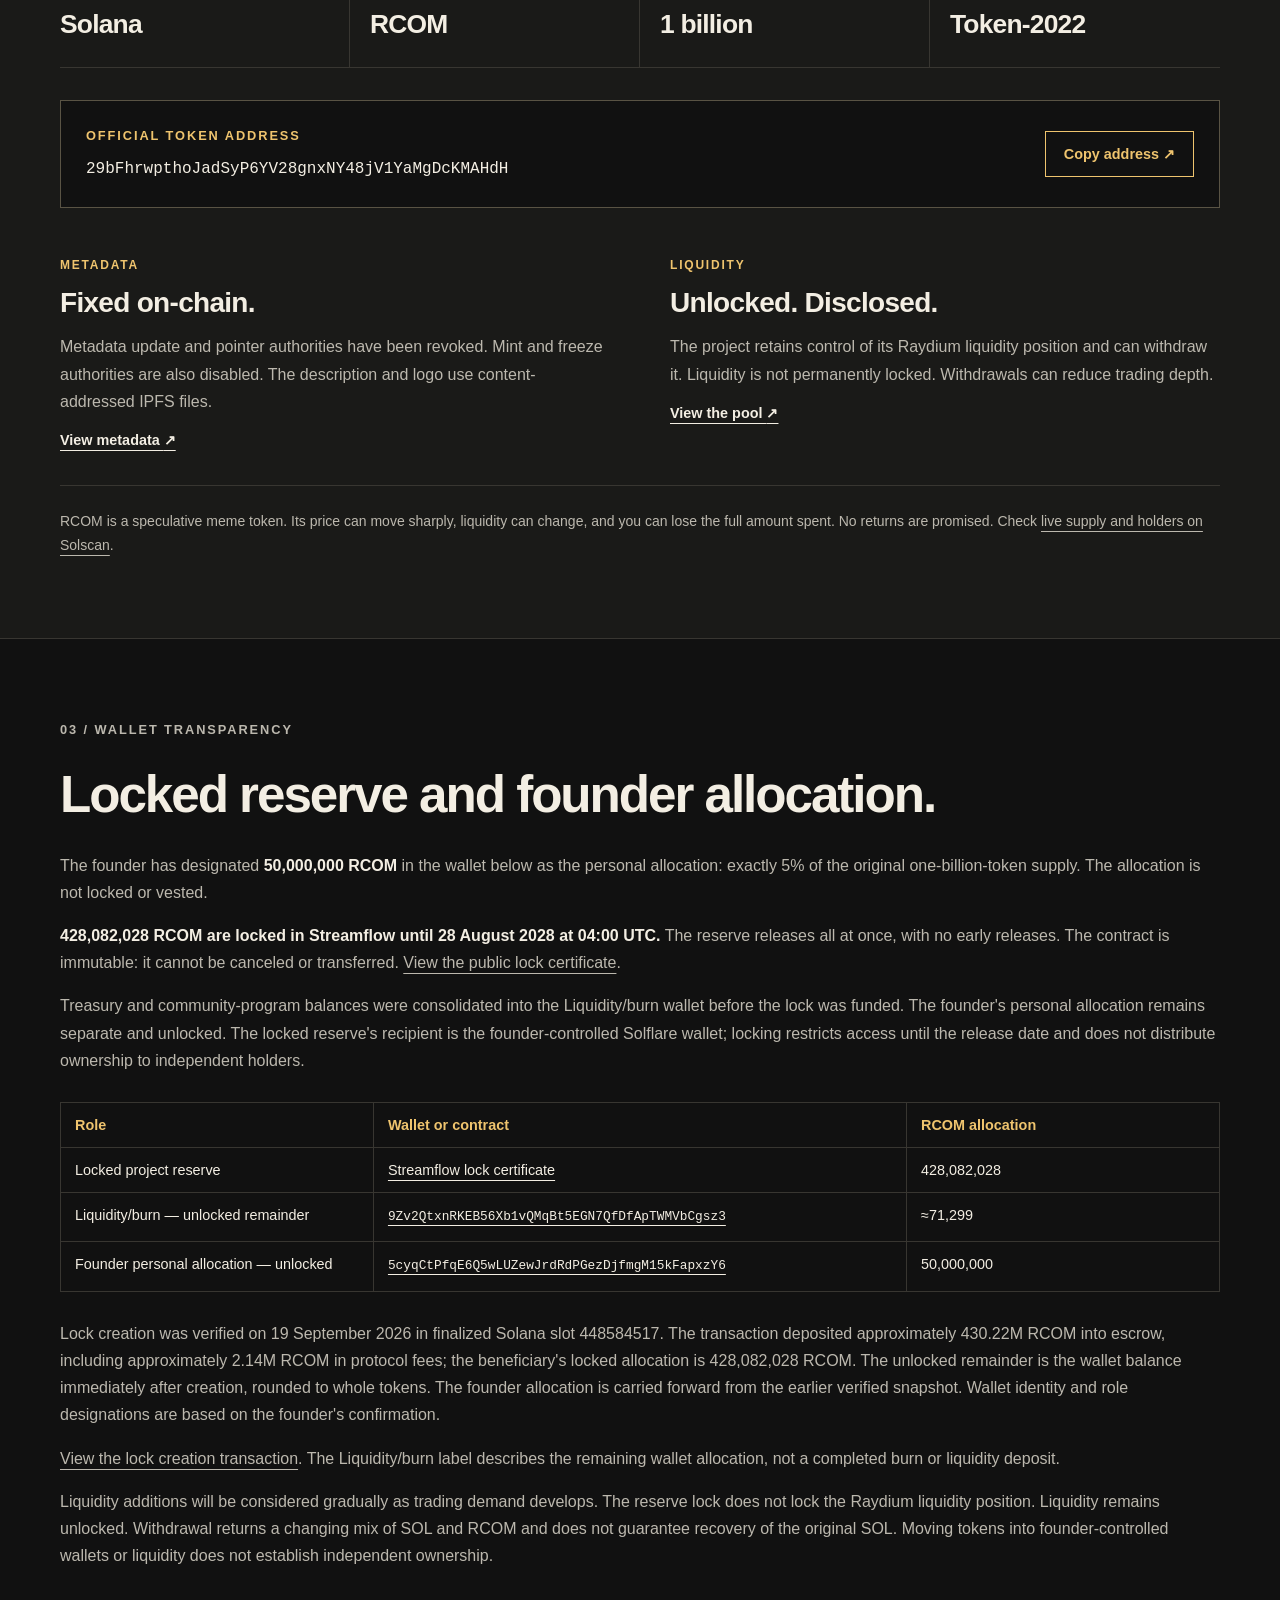
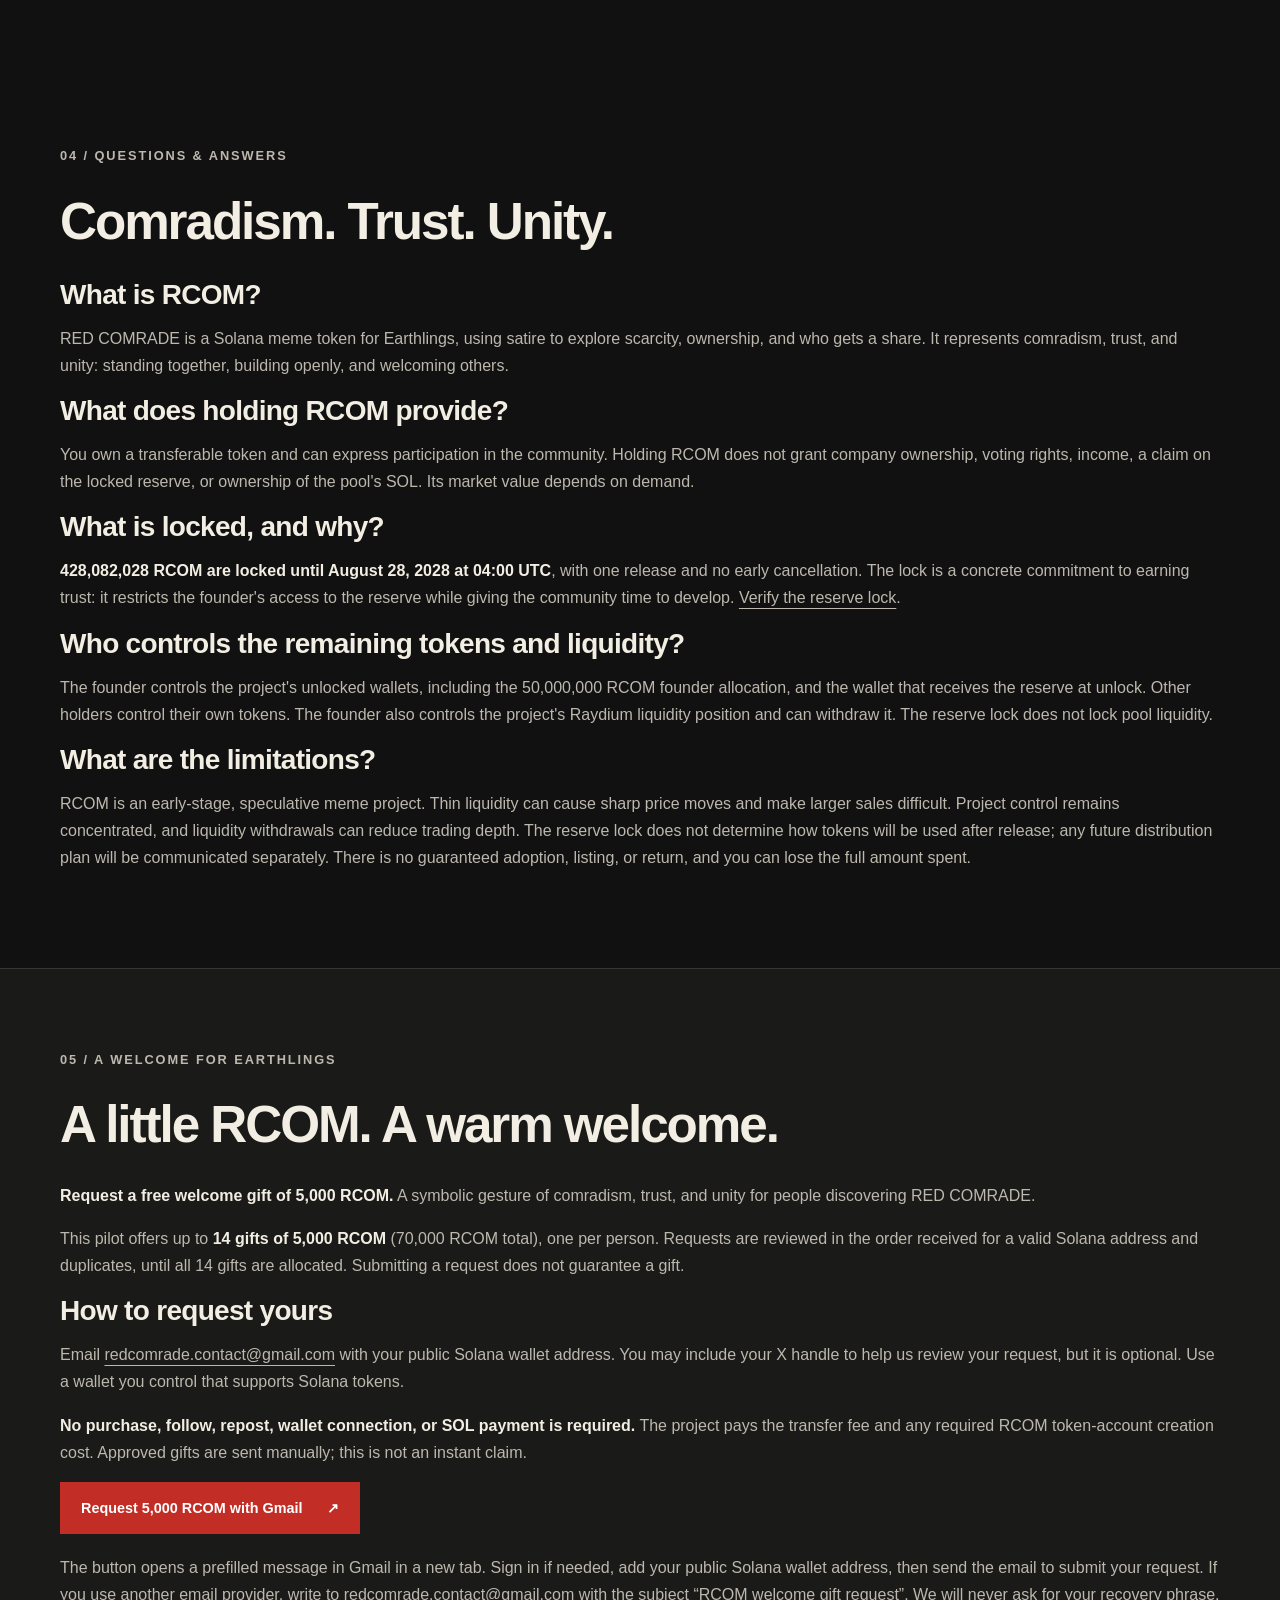
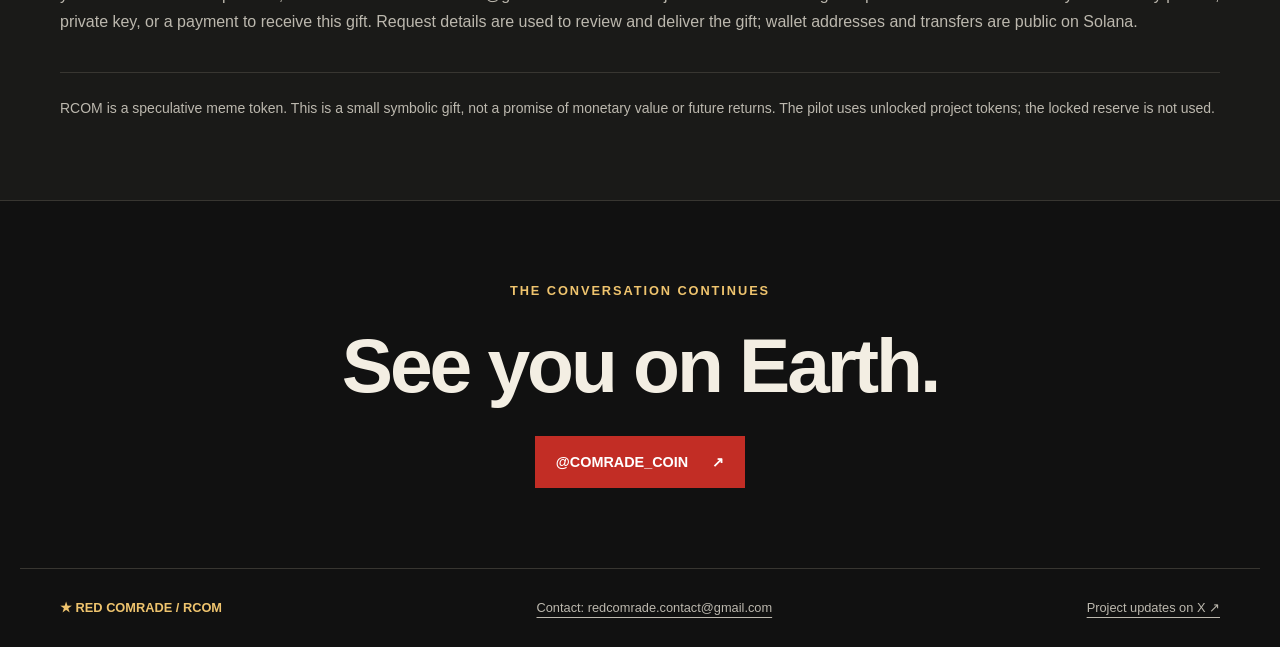
==== commit 9b1ce46d: "Open welcome gift requests in Gmail web" ====
--- a/index.html
+++ b/index.html
@@ -74,8 +74,8 @@
       <h3>How to request yours</h3>
       <p>Email <a href="mailto:redcomrade.contact@gmail.com">redcomrade.contact@gmail.com</a> with your public Solana wallet address. You may include your X handle to help us review your request, but it is optional. Use a wallet you control that supports Solana tokens.</p>
       <p><strong>No purchase, follow, repost, wallet connection, or SOL payment is required.</strong> The project pays the transfer fee and any required RCOM token-account creation cost. Approved gifts are sent manually; this is not an instant claim.</p>
-      <a class="button primary" href="mailto:redcomrade.contact@gmail.com?subject=RCOM%20welcome%20gift%20request&amp;body=I%27d%20like%20to%20request%20the%205%2C000%20RCOM%20welcome%20gift.%0A%0AMy%20public%20Solana%20wallet%20address%3A%20%0AOptional%20X%20handle%3A%20%0A%0AI%20confirm%20this%20is%20my%20wallet%20and%20I%20have%20not%20requested%20another%20welcome%20gift.">Request 5,000 RCOM by email <span aria-hidden="true">↗</span></a>
-      <p style="margin-top:20px">The button opens your email app; send the email to submit your request. We will never ask for your recovery phrase, private key, or a payment to receive this gift. Request details are used to review and deliver the gift; wallet addresses and transfers are public on Solana.</p>
+      <a class="button primary" href="https://mail.google.com/mail/?view=cm&amp;fs=1&amp;to=redcomrade.contact%40gmail.com&amp;su=RCOM%20welcome%20gift%20request&amp;body=I%27d%20like%20to%20request%20the%205%2C000%20RCOM%20welcome%20gift.%0A%0AMy%20public%20Solana%20wallet%20address%3A%20%0AOptional%20X%20handle%3A%20%0A%0AI%20confirm%20this%20is%20my%20wallet%20and%20I%20have%20not%20requested%20another%20welcome%20gift." target="_blank" rel="noopener noreferrer">Request 5,000 RCOM with Gmail <span aria-hidden="true">↗</span></a>
+      <p style="margin-top:20px">The button opens a prefilled message in Gmail in a new tab. Sign in if needed, add your public Solana wallet address, then send the email to submit your request. If you use another email provider, write to redcomrade.contact@gmail.com with the subject “RCOM welcome gift request”. We will never ask for your recovery phrase, private key, or a payment to receive this gift. Request details are used to review and deliver the gift; wallet addresses and transfers are public on Solana.</p>
       <p class="risk">RCOM is a speculative meme token. This is a small symbolic gift, not a promise of monetary value or future returns. The pilot uses unlocked project tokens; the locked reserve is not used.</p>
     </div></section>
     <section class="closing wrap"><p class="eyebrow">THE CONVERSATION CONTINUES</p><h2>See you on Earth.</h2><a class="button primary" href="https://x.com/COMRADE_COIN">@COMRADE_COIN <span aria-hidden="true">↗</span></a></section>
@@ -87,3 +87,4 @@
 
 
 
+
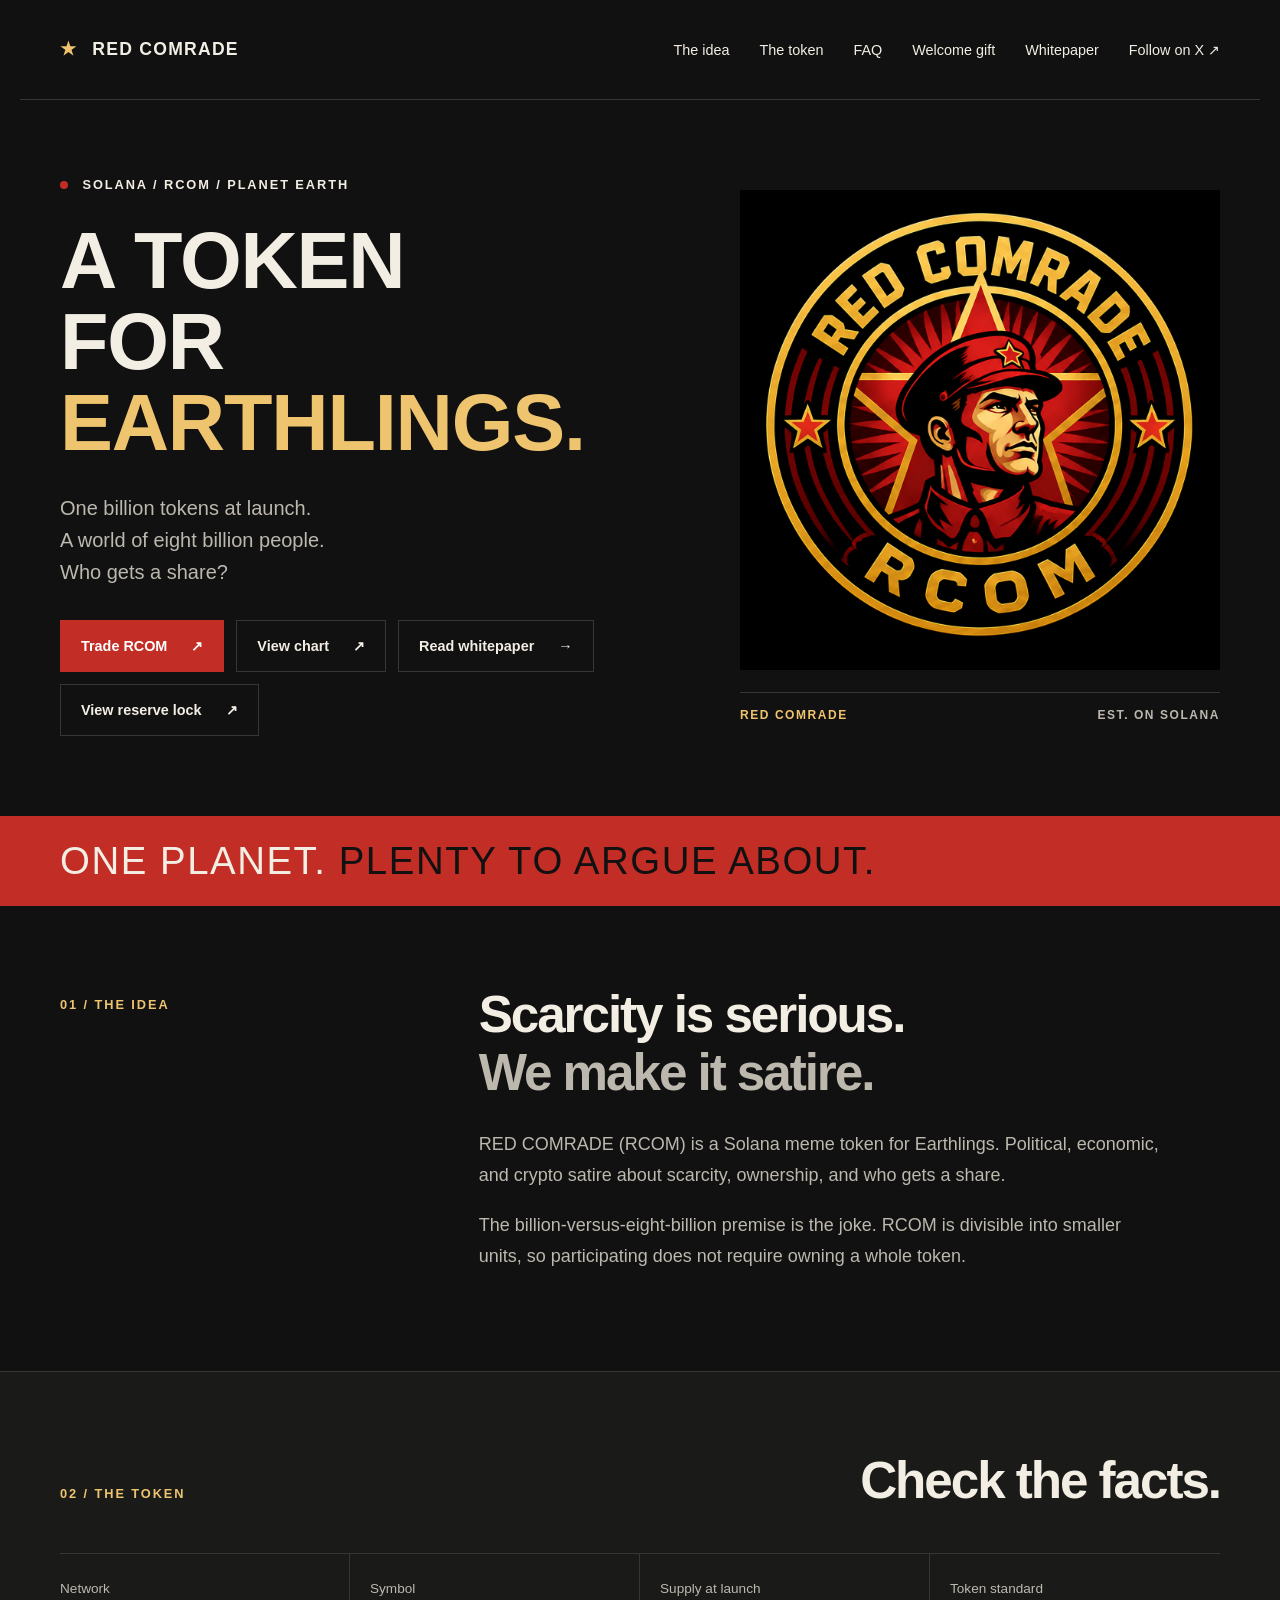
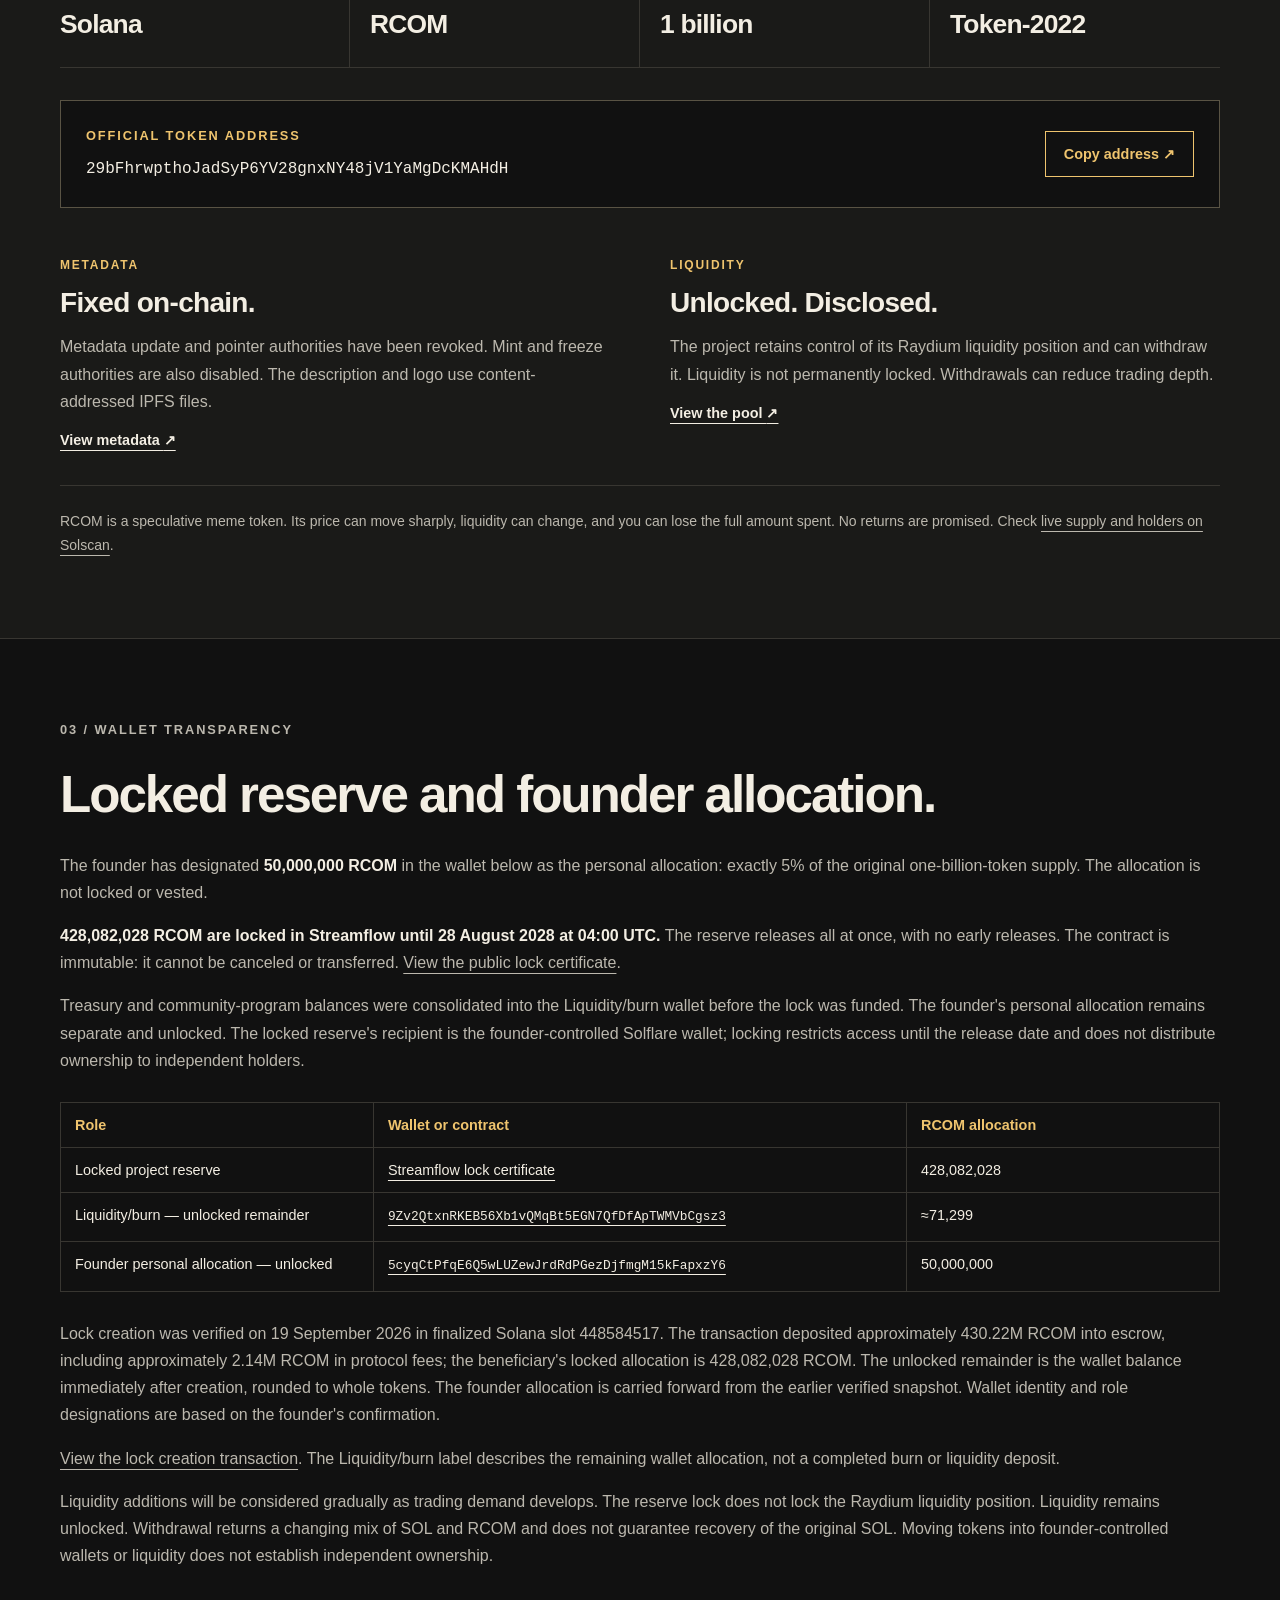
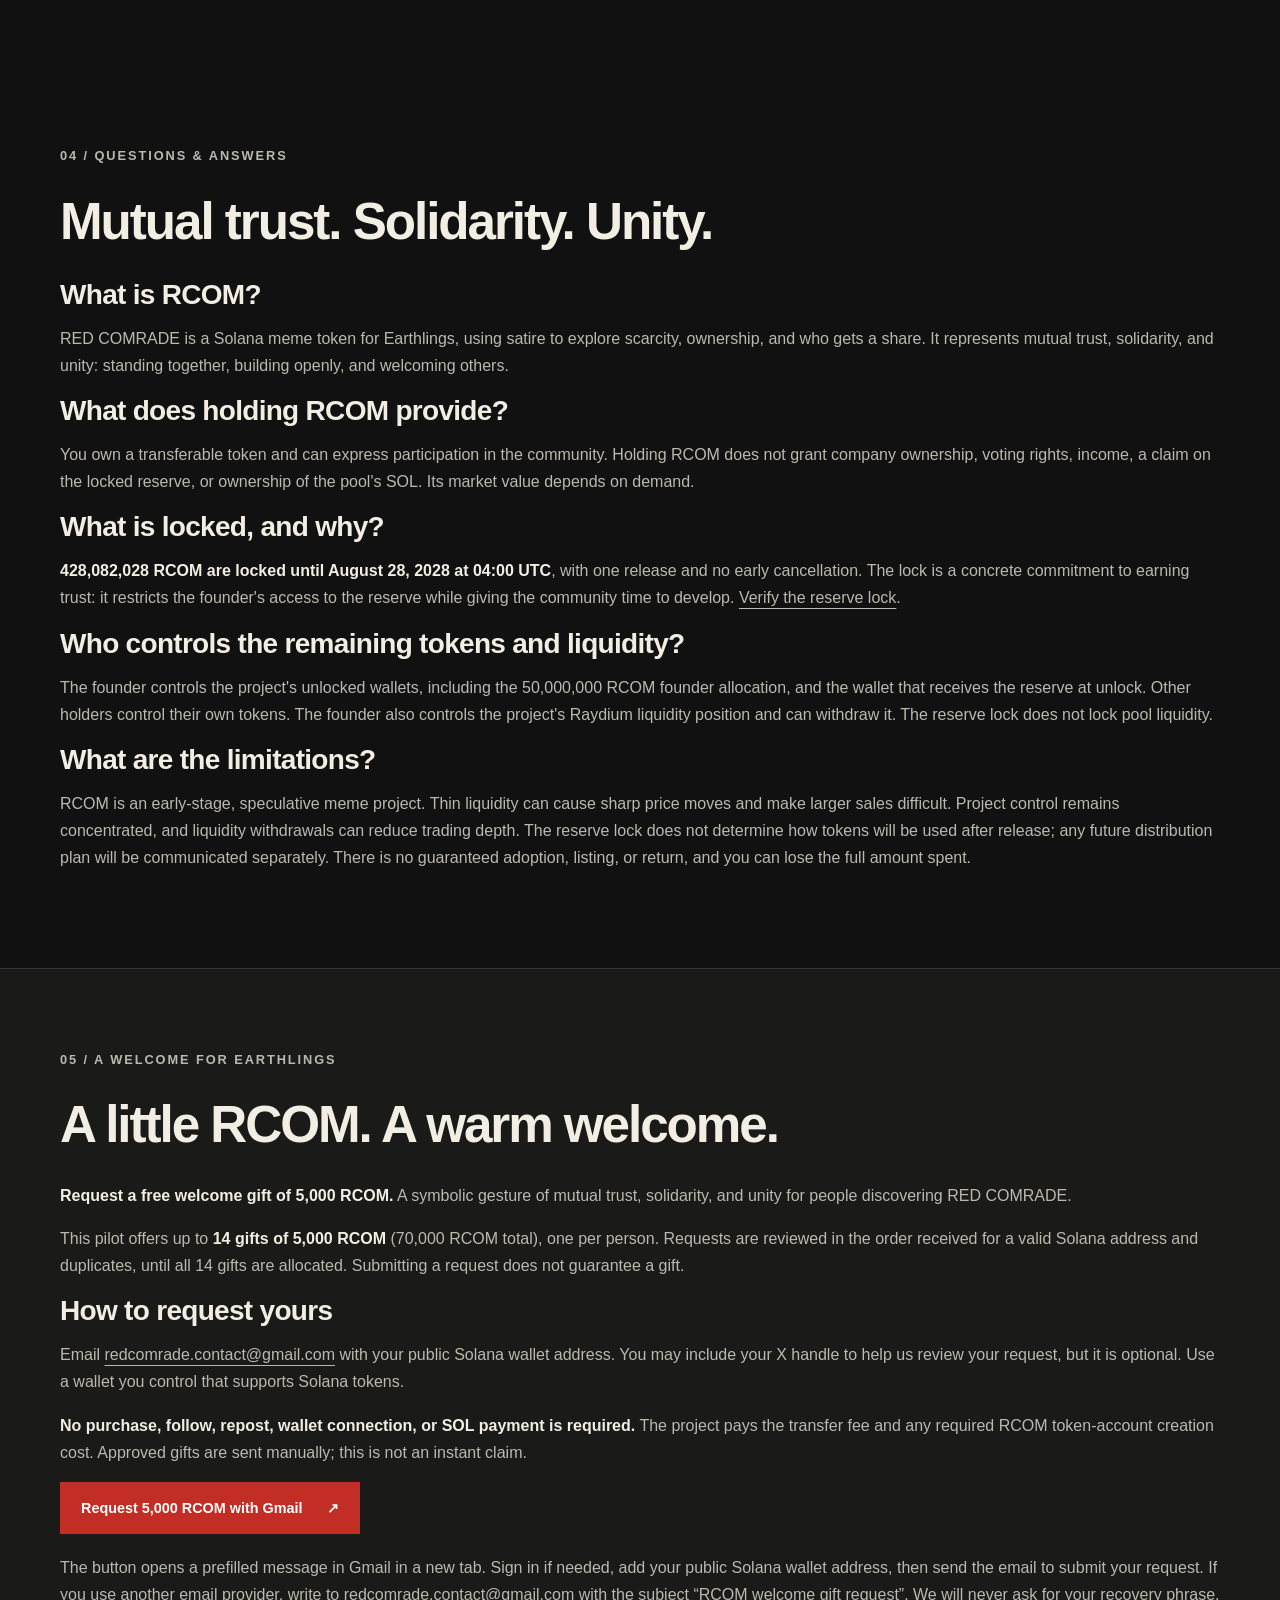
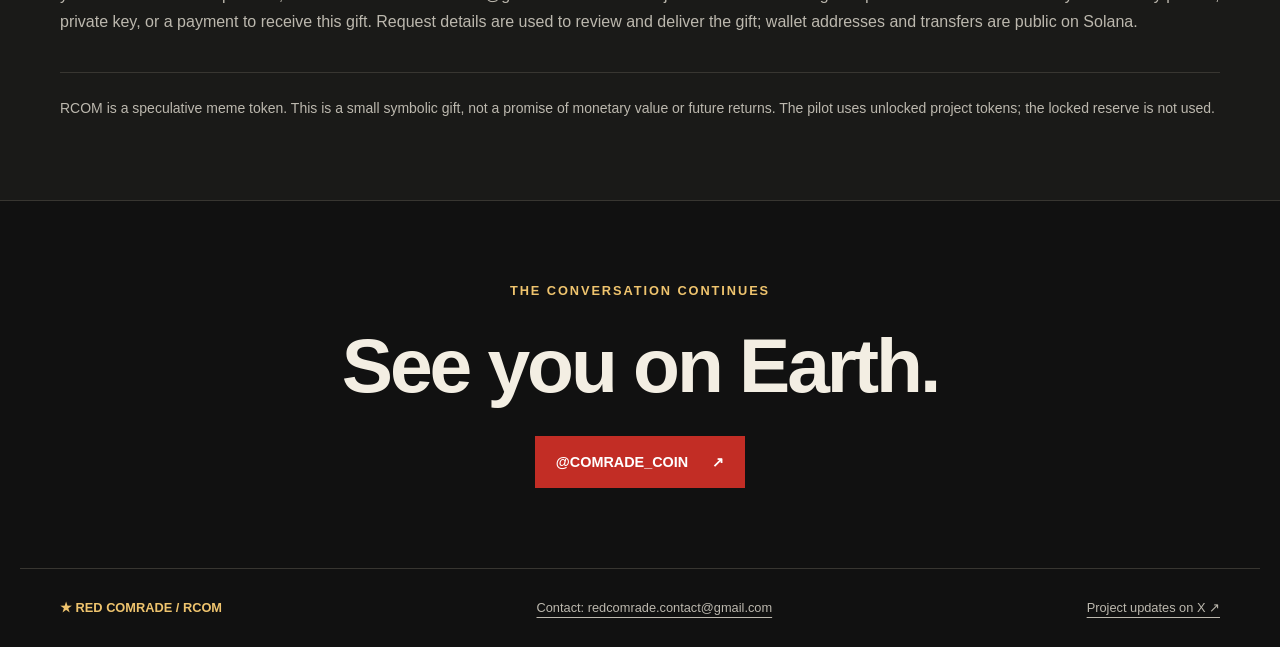
==== commit db1f26c6: "Describe RCOM values as mutual trust and solidarity" ====
--- a/index.html
+++ b/index.html
@@ -54,9 +54,9 @@
 <p>Liquidity additions will be considered gradually as trading demand develops. The reserve lock does not lock the Raydium liquidity position. Liquidity remains unlocked. Withdrawal returns a changing mix of SOL and RCOM and does not guarantee recovery of the original SOL. Moving tokens into founder-controlled wallets or liquidity does not establish independent ownership.</p></section>
     <section class="wrap section allocation" id="faq" aria-labelledby="faq-title">
       <p class="eyebrow">04 / QUESTIONS &amp; ANSWERS</p>
-      <h2 id="faq-title">Comradism. Trust. Unity.</h2>
+      <h2 id="faq-title">Mutual trust. Solidarity. Unity.</h2>
       <h3>What is RCOM?</h3>
-      <p>RED COMRADE is a Solana meme token for Earthlings, using satire to explore scarcity, ownership, and who gets a share. It represents comradism, trust, and unity: standing together, building openly, and welcoming others.</p>
+      <p>RED COMRADE is a Solana meme token for Earthlings, using satire to explore scarcity, ownership, and who gets a share. It represents mutual trust, solidarity, and unity: standing together, building openly, and welcoming others.</p>
       <h3>What does holding RCOM provide?</h3>
       <p>You own a transferable token and can express participation in the community. Holding RCOM does not grant company ownership, voting rights, income, a claim on the locked reserve, or ownership of the pool's SOL. Its market value depends on demand.</p>
       <h3>What is locked, and why?</h3>
@@ -69,7 +69,7 @@
     <section class="token-section" id="welcome" aria-labelledby="welcome-title"><div class="wrap section allocation">
       <p class="eyebrow">05 / A WELCOME FOR EARTHLINGS</p>
       <h2 id="welcome-title">A little RCOM. A warm welcome.</h2>
-      <p><strong>Request a free welcome gift of 5,000 RCOM.</strong> A symbolic gesture of comradism, trust, and unity for people discovering RED COMRADE.</p>
+      <p><strong>Request a free welcome gift of 5,000 RCOM.</strong> A symbolic gesture of mutual trust, solidarity, and unity for people discovering RED COMRADE.</p>
       <p>This pilot offers up to <strong>14 gifts of 5,000 RCOM</strong> (70,000 RCOM total), one per person. Requests are reviewed in the order received for a valid Solana address and duplicates, until all 14 gifts are allocated. Submitting a request does not guarantee a gift.</p>
       <h3>How to request yours</h3>
       <p>Email <a href="mailto:redcomrade.contact@gmail.com">redcomrade.contact@gmail.com</a> with your public Solana wallet address. You may include your X handle to help us review your request, but it is optional. Use a wallet you control that supports Solana tokens.</p>
@@ -88,3 +88,4 @@
 
 
 
+
